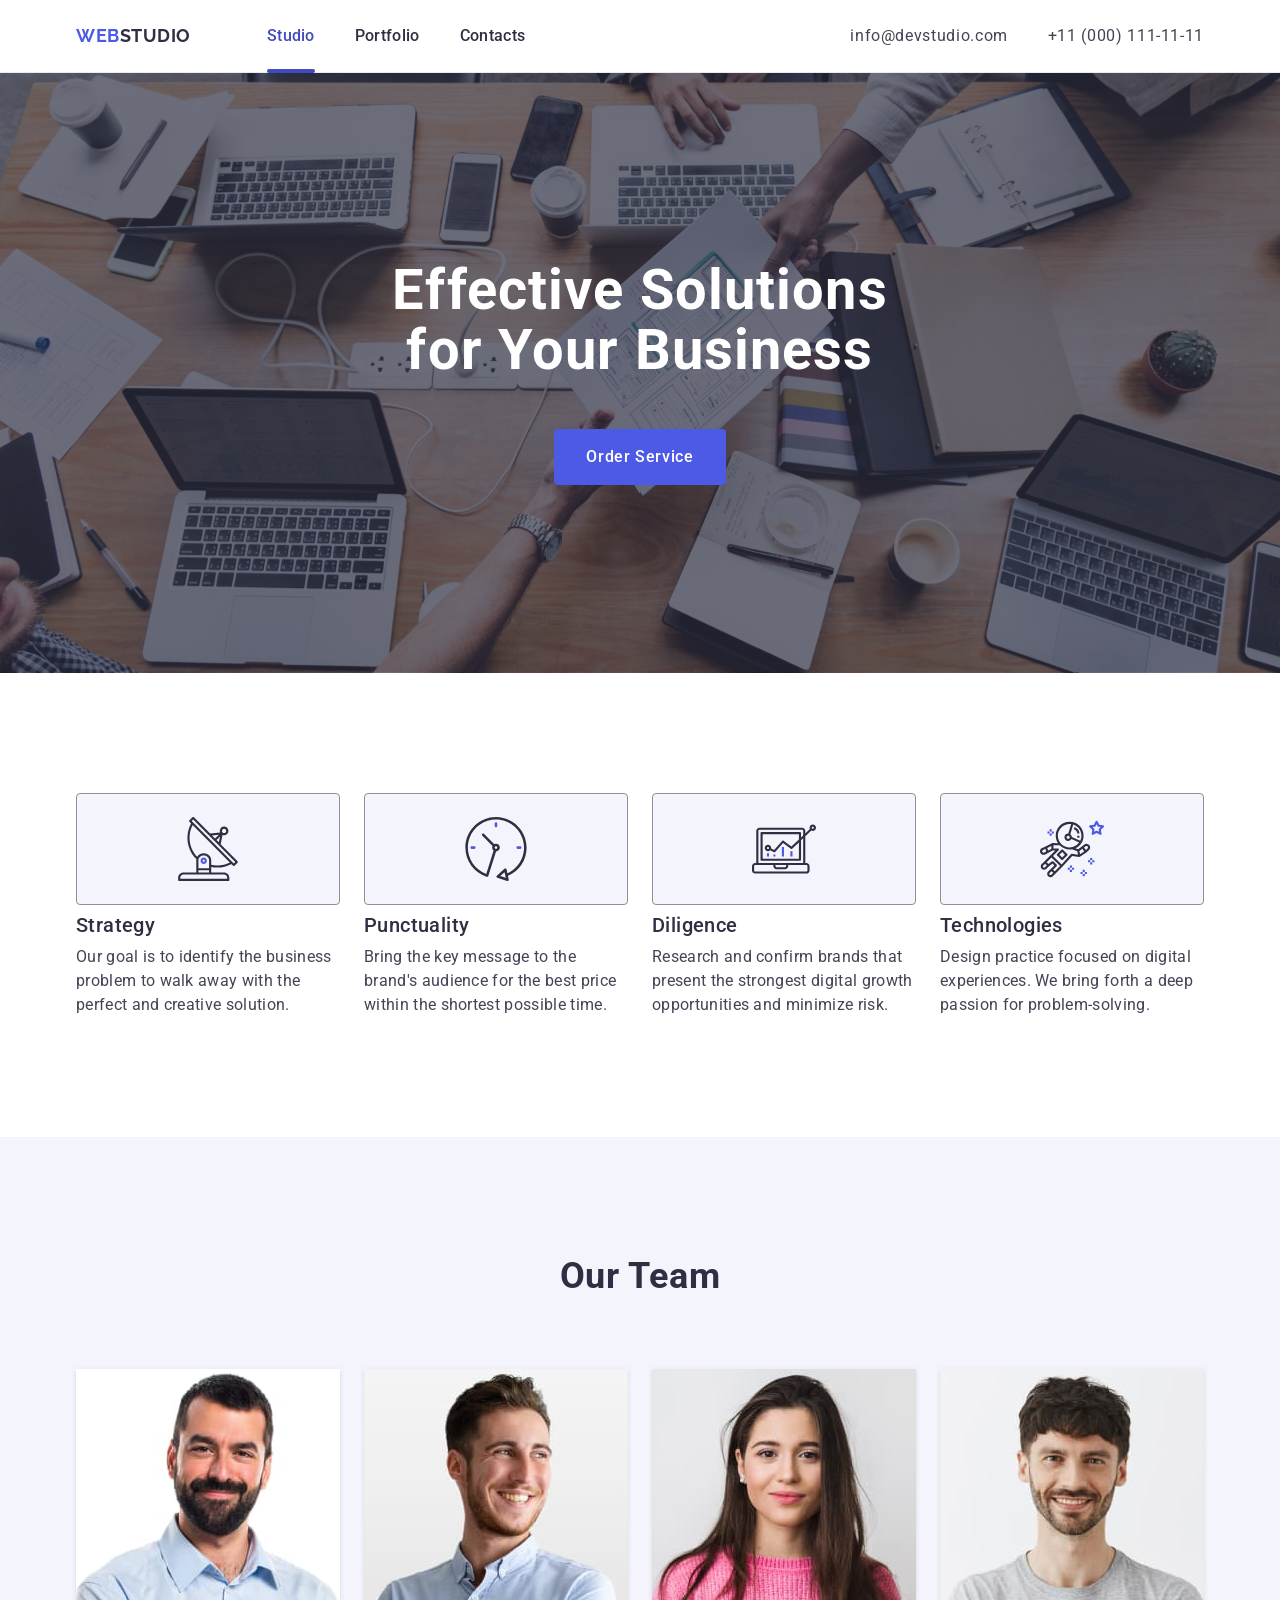
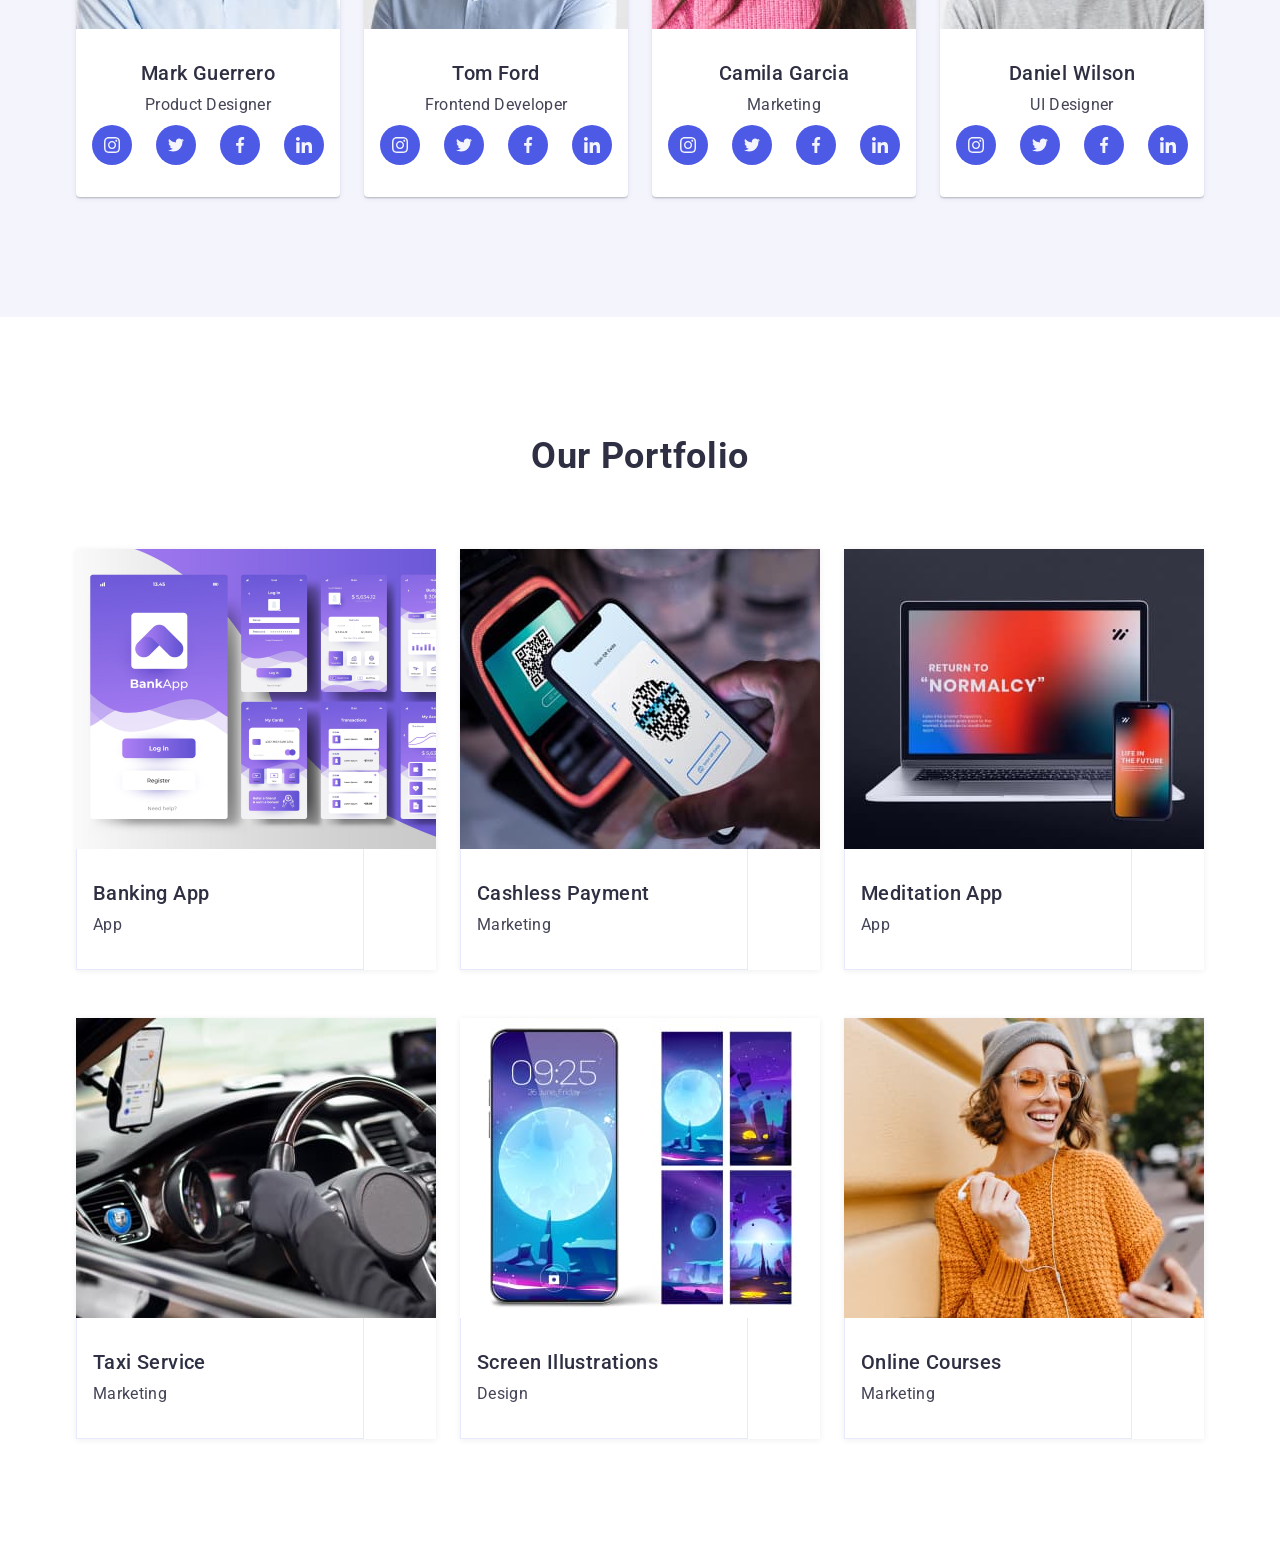
==== index.html @ 63858879 "section-portfolio" ====
<!DOCTYPE html>
<html lang="en">
<head>
    <meta charset="UTF-8">
    <meta name="viewport" content="width=device-width, initial-scale=1.0">
    <title>WebStudio</title>
    <link rel="preconnect" href="https://fonts.googleapis.com">
    <link rel="preconnect" href="https://fonts.gstatic.com" crossorigin>
    <link href="https://fonts.googleapis.com/css2?family=Raleway:wght@700&family=Roboto:wght@400;500;700&display=swap"
        rel="stylesheet">
        <link rel="stylesheet" href="https://cdnjs.cloudflare.com/ajax/libs/modern-normalize/2.0.0/modern-normalize.min.css">
    <link rel="stylesheet" href="./css/styles.css">
</head>
<body>
    <header class="header">
        <div class="container header-container">
        <nav class="navigation">
            <a class="logo" href="./index.html">Web<span class="logo-part">Studio</span></a>
            <ul class="nav-list">
                <li>
                    <a class="nav-link current" href="./index.html">Studio</a>
                </li>
                <li>
                    <a class="nav-link" href="">Portfolio</a>
                </li>
                <li>
                    <a class="nav-link" href="">Contacts</a>
                </li>
            </ul>
        </nav>
        <address class="address">
            <ul class="address-list">
                <li>
                    <a class="contact-link" href="mailto:info@devstudio.com">info@devstudio.com</a>
                </li>
                <li>
                    <a class="contact-link" href="tel:+110001111111">+11 (000) 111-11-11</a>
                </li>
            </ul>
        </address> 
        <button type="button" class="open-menu-btn">
            <svg class="icon-menu-btn" width="24" height="24">
                <use href="./images/icons.svg#icon-menu"></use>
            </svg>
        </button>
        </div>
    </header> 
    <main>
        <section class="hero hero-bgr ">
            <div class="container hero-wrap">
            <h1 class="title-hero">Effective Solutions  for Your Business</h1>
            <button class="button-hero" type="button" >Order Service</button>
            </div>
        </section> 
        <section class="our-adventages">
            <div class="container adventages-wrap">
            <h2 class="visually-hidden">Our Adventages</h2>
            <ul class="adventages-list">
                <li class="adventages-item">
                    <div class="icon-block">
                        <svg class="icon-adventages" width="64" height="64">
                            <use href="./images/icons.svg#icon-antenna"></use>
                        </svg>
                    </div>
                    <h3 class="subtitle-adventages">Strategy</h3>
                    <p class="text-adventages">Our goal is to identify the business
                       problem to walk away with the perfect and creative solution.
                    </p>
                </li>
                <li class="adventages-item">
                    <div class="icon-block">
                    <svg class="icon-adventages" width="64" height="64">
                        <use href="./images/icons.svg#icon-clock"></use>
                    </svg>
                </div>
                    <h3 class="subtitle-adventages">Punctuality</h3>
                    <p class="text-adventages">Bring the key message to the brand's audience for the best price within the shortest possible time.</p>
                </li>
                <li class="adventages-item">
                    <div class="icon-block">
                        <svg class="icon-adventages" width="64" height="64">
                            <use href="./images/icons.svg#icon-diagram"></use>
                        </svg>
                    </div>
                    <h3 class="subtitle-adventages">Diligence</h3>
                    <p class="text-adventages">Research and confirm brands that present the strongest digital growth opportunities and minimize risk.</p>
                </li>
                <li class="adventages-item">
                    <div class="icon-block">
                        <svg class="icon-adventages" width="64" height="64">
                            <use href="./images/icons.svg#icon-astronaut"></use>
                        </svg>
                    </div>
                    <h3 class="subtitle-adventages">Technologies</h3>
                    <p class="text-adventages">Design practice focused on digital experiences. We bring forth a deep passion for problem-solving.</p>
                </li>
            </ul>
            </div>
        </section> 
        <section class="section-team team-cont">
            <div class="container">
            <h2 class="title-team">Our Team</h2>
            <ul class="list-team">
                <li class="item-team"> 
                            <img srcset="./images/team-one@1x.jpg  1x , ./images/team-one@2x.jpg 2x"
                            class="team-photo" src="./images/team-one@1x.jpg" alt="Mark Guerrero">
                    <div class="text-team">
                    <h3 class="subtitle-team">Mark Guerrero</h3>
                    <p class="text-discription">Product Designer</p>
                    <ul class="icon-social-team">
                        <li class="icon-list-team">
                            <a class="icon-link-team" href=""  target="_blank" rel="noopener noreferrer nofolow">
                            <svg class="social-list" width="16" height="16">
                                <use href="./images/icons.svg#icon-instagram"></use>
                            </svg>
                            </a>
                        </li>
                        <li class="icon-list-team">
                            <a class="icon-link-team" href="" target="_blank" rel="noopener noreferrer nofolow">
                            <svg class="social-list" width="16" height="16">
                                <use href="./images/icons.svg#icon-twitter"></use>
                            </svg>
                            </a>
                        </li>
                        <li class="icon-list-team">
                            <a class="icon-link-team" href=""  target="_blank" rel="noopener noreferrer nofolow">
                            <svg class="social-list" width="16" height="16">
                                <use href="./images/icons.svg#icon-facebook"></use>
                            </svg>
                            </a>
                        </li>
                        <li class="icon-list-team">
                            <a class="icon-link-team" href=""  target="_blank" rel="noopener noreferrer nofolow">
                            <svg class="social-list" width="16" height="16">
                                <use href="./images/icons.svg#icon-linkedin"></use>
                            </svg>
                            </a>
                        </li>
                    </ul>
                    </div>
                </li>
                <li class="item-team">
                    <img  srcset="./images/team-two@1x.jpg 1x, ./images/team-two@2x.jpg 2x"
                    class="team-photo" src="/images/team-two@1x.jpg" alt="Tom Ford"  width="264" height="260">
                    <div class="text-team">
                    <h3 class="subtitle-team">Tom Ford</h3>
                    <p class="text-discription">Frontend Developer</p>
                    <ul class="icon-social-team">
                        <li class="icon-list-team">
                            <a class="icon-link-team" href="" target="_blank" rel="noopener noreferrer nofolow">
                                <svg class="social-list" width="16" height="16">
                                    <use href="./images/icons.svg#icon-instagram"></use>
                                </svg>
                            </a>
                        </li>
                        <li class="icon-list-team">
                            <a class="icon-link-team" href="" target="_blank" rel="noopener noreferrer nofolow">
                                <svg class="social-list" width="16" height="16">
                                    <use href="./images/icons.svg#icon-twitter"></use>
                                </svg>
                            </a>
                        </li>
                        <li class="icon-list-team">
                            <a class="icon-link-team" href="" target="_blank" rel="noopener noreferrer nofolow">
                                <svg class="social-list" width="16" height="16">
                                    <use href="./images/icons.svg#icon-facebook"></use>
                                </svg>
                            </a>
                        </li>
                        <li class="icon-list-team">
                            <a class="icon-link-team" href="" target="_blank" rel="noopener noreferrer nofolow">
                                <svg class="social-list" width="16" height="16">
                                    <use href="./images/icons.svg#icon-linkedin"></use>
                                </svg>
                            </a>
                        </li>
                    </ul>
                    </div>
                </li>
                <li class="item-team">
                    <img srcset="./images/team-three@1x.jpg 1x, ./images/team-three@2x.jpg 2x"
                    class="team-photo" src="./images/team-three@1x.jpg" alt="Camila Garcia"  width="264" height="260">
                    <div class="text-team">
                    <h3 class="subtitle-team">Camila Garcia</h3>
                    <p class="text-discription">Marketing</p>
                    <ul class="icon-social-team">
                        <li class="icon-list-team">
                            <a class="icon-link-team" href="" target="_blank" rel="noopener noreferrer nofolow">
                                <svg class="social-list" width="16" height="16">
                                    <use href="./images/icons.svg#icon-instagram"></use>
                                </svg>
                            </a>
                        </li>
                        <li class="icon-list-team">
                            <a class="icon-link-team" href="" target="_blank" rel="noopener noreferrer nofolow">
                                <svg class="social-list" width="16" height="16">
                                    <use href="./images/icons.svg#icon-twitter"></use>
                                </svg>
                            </a>
                        </li>
                        <li class="icon-list-team">
                            <a class="icon-link-team" href="" target="_blank" rel="noopener noreferrer nofolow">
                                <svg class="social-list" width="16" height="16">
                                    <use href="./images/icons.svg#icon-facebook"></use>
                                </svg>
                            </a>
                        </li>
                        <li class="icon-list-team">
                            <a class="icon-link-team" href="" target="_blank" rel="noopener noreferrer nofolow">
                                <svg class="social-list" width="16" height="16">
                                    <use href="./images/icons.svg#icon-linkedin"></use>
                                </svg>
                            </a>
                        </li>
                    </ul>
                    </div>
                </li>
                <li class="item-team">
                    <img srcset="./images/team-four@1x.jpg 1x, ./images/team-four@2x.jpg x2"
                    class="team-photo" src="./images/team-four@1x.jpg" alt="Daniel Wilson"  width="264" height="260"> 
                    <div class="text-team">
                    <h3 class="subtitle-team">Daniel Wilson</h3>
                    <p class="text-discription">UI Designer</p>
                    <ul class="icon-social-team">
                        <li class="icon-list-team">
                            <a class="icon-link-team" href="" target="_blank" rel="noopener noreferrer nofolow">
                                <svg class="social-list" width="16" height="16">
                                    <use href="./images/icons.svg#icon-instagram"></use>
                                </svg>
                            </a>
                        </li>
                        <li class="icon-list-team">
                            <a class="icon-link-team" href="" target="_blank" rel="noopener noreferrer nofolow">
                                <svg class="social-list" width="16" height="16">
                                    <use href="./images/icons.svg#icon-twitter"></use>
                                </svg>
                            </a>
                        </li>
                        <li class="icon-list-team">
                            <a class="icon-link-team" href="" target="_blank" rel="noopener noreferrer nofolow">
                                <svg class="social-list" width="16" height="16">
                                    <use href="./images/icons.svg#icon-facebook"></use>
                                </svg>
                            </a>
                        </li>
                        <li class="icon-list-team">
                            <a class="icon-link-team" href="" target="_blank" rel="noopener noreferrer nofolow">
                                <svg class="social-list" width="16" height="16">
                                    <use href="./images/icons.svg#icon-linkedin"></use>
                                </svg>
                            </a>
                        </li>
                    </ul>
                    </div>
                </li>
            </ul>
        </div>
        </section>
        <section class="section-portfolio">
            <div class="container">
            <h2 class="title-portfolio">Our Portfolio</h2>
            <ul class="card-portfolio">
                <li class="portfolio-item ">
                    <div class="portfolio-sguare">
                        <picture>
                            <source 
                            srcset="./images/portfolio-desc/portfolio-one-desc@1x.jpg 1x,
                                    ./images/portfolio-desc/portfolio-one-desc@2x.jpg 2x" 
                             media="(min-width: 1158px)"/>
                             <source 
                            srcset="./images/portfolio-tab/portfolio-one-tab@1x.jpg 1x,
                                    ./images/portfolio-tab/portfolio-one-tab@2x.jpg 2x" 
                                    media="(min-width: 768px)"/>
                            <source
                             srcset="./images/portfolio-mob/portfolio-one-mob@1x.jpg 1x,
                                     ./images/portfolio-mob/portfolio-one-mob@2x.jpg 2x"
                                     media="(max-width: 767px)"/>
                                    <img class="photo-portfolio"
                                     src="./images/portfolio-mob/portfolio-one-mob@1x.jpg" 
                                    alt="Bank app">
                        </picture>  
                      <p class="text-desc-portfilio"> 
                        14 Stylish and User-Friendly App Design Concepts · Task Manager App · Calorie Tracker App · Exotic Fruit Ecommerce App ·
                        Cloud Storage App
                     </p>
                    </div>
                    <div class="text-portfolio">
                    <h3 class="subtitle-portfolio">Banking App</h3>
                    <p class="desc-portfolio">App</p>
                    </div>
                </li>
                <li class="portfolio-item">
                    <div class="portfolio-sguare">
                      <picture>
                        <source
                        srcset="./images/portfolio-desc/portfolio-two-desc@1x.jpg 1x,
                                ./images/portfolio-desc/portfolio-two-desc@2x.jpg 2x"
                                media="(min-width: 1158px)"/>
                        <source
                        srcset="./images/portfolio-tab/portfolio-two-tab@1x.jpg 1x,
                                ./images/portfolio-tab/portfolio-two-tab@2x.jpg 2x"
                                media="(min-width: 768px)"/>
                        <source
                        srcset="./images/portfolio-mob/portfolio-two-mob@1x.jpg 1x,
                                ./images/portfolio-mob/portfolio-two-mob@2x.jpg 2x"
                                media="(max-width: 767px)"> 
                        <img class="photo-portfolio" 
                        src="./images/portfolio-mob/portfolio-two-mob@1x.jpg" 
                        alt="Payment">
                      </picture>  
                        <p class="text-desc-portfilio">
                            14 Stylish and User-Friendly App Design Concepts · Task Manager App · Calorie Tracker App · Exotic Fruit Ecommerce App ·
                            Cloud Storage App
                        </p>
                    </div>
                    <div class="text-portfolio">
                    <h3 class="subtitle-portfolio">Cashless Payment</h3>
                    <p class="desc-portfolio">Marketing</p>
                    </div>
                </li>
                <li class="portfolio-item">
                    <div class="portfolio-sguare">
                        <picture>
                            <source
                            srcset="./images/portfolio-desc/portfolio-three-desc@1x.jpg 1x,
                                    ./images/portfolio-desc/portfolio-three-desc@2x.jpg 2x"
                                    media="(min-width: 1158px)"/>
                            <source
                            srcset="./images/portfolio-tab/portfolio-three-tab@1x.jpg 1x,
                                    ./images/portfolio-tab/portfolio-three-tab@2x.jpg 2x"
                                    media="(min-width: 768px)"/>
                            <source
                            srcset="./images/portfolio-mob/portfolio-three-mob@1x.jpg 1x,
                                    ./images/portfolio-mob/portfolio-three-mob@2x.jpg 2x"
                                    media="(max-width: 767px)"/> 
                            <img class="photo-portfolio" 
                            src="./images/portfolio-mob/portfolio-three-mob@1x.jpg"
                            alt="Laptop app">
                        </picture>
                        <p class="text-desc-portfilio"> 
                            14 Stylish and User-Friendly App Design Concepts · Task Manager App · Calorie Tracker App · Exotic Fruit Ecommerce App ·
                            Cloud Storage App
                        </p>
                    </div>
                    <div class="text-portfolio">
                    <h3 class="subtitle-portfolio">Meditation App</h3>
                    <p class="desc-portfolio">App</p>
                    </div>
                </li>
                <li class="portfolio-item">
                    <div class="portfolio-sguare">
                        <picture>
                            <source
                            srcset="./images/portfolio-desc/portfolio-four-desc@1x.jpg 1x,
                                    ./images/portfolio-desc/portfolio-four-desc@2x.jpg 2x"
                                    media="(min-width: 1158px)"/>
                            <source
                            srcset="./images/portfolio-tab/portfolio-four-tab@1x.jpg 1x,
                                    ./images/portfolio-tab/portfolio-four-tab@2x.jpg 2x"
                                    media="(min-width: 768px)"/>
                             <source
                             srcset="./images/portfolio-mob/portfolio-four-mob@1x.jpg 1x,
                                     ./images/portfolio-mob/portfolio-four-mob@2x.jpg 2x"
                                    media="(max-width: 767px)"/>
                            <img class="photo-portfolio" 
                            src="./images/portfolio-mob/portfolio-four-mob@1x.jpg" 
                            alt="Taxi service">
                        </picture>
                        <p class="text-desc-portfilio">
                            14 Stylish and User-Friendly App Design Concepts · Task Manager App · Calorie Tracker App · Exotic Fruit Ecommerce App ·
                            Cloud Storage App
                        </p>
                  </div>
                    <div class="text-portfolio">
                    <h3 class="subtitle-portfolio">Taxi Service</h3>
                    <p class="desc-portfolio">Marketing</p>
                    </div>
                </li>
                <li class="portfolio-item">
                    <div class="portfolio-sguare">
                        <picture>
                            <source
                            srcset="./images/portfolio-desc/portfolio-five-desc@1x.jpg 1x,
                                    ./images/portfolio-desc/portfolio-five-desc@2x.jpg 2x"
                                    media="(min-width: 1158px)"/>
                            <source
                            srcset="./images/portfolio-tab/portfolio-five-tab@1x.jpg 1x,
                                    ./images/portfolio-tab/portfolio-five-tab@2x.jpg 2x"
                                    media="(min-width: 768px)"/>  
                            <source
                            srcset="./images/portfolio-mob/portfolio-five-mob@1x.jpg 1x,
                                    ./images/portfolio-mob/portfolio-five-mob@2x.jpg 2x"
                                    media="(max-width: 767px)"/>
                            <img class="photo-portfolio" 
                            src="./images/portfolio-mob/portfolio-five-mob@1x.jpg" 
                            alt="Screen Illustrations">
                        </picture>
                        <p class="text-desc-portfilio"> 
                            14 Stylish and User-Friendly App Design Concepts · Task Manager App · Calorie Tracker App · Exotic Fruit Ecommerce App ·
                            Cloud Storage App
                        </p>
                    </div>
                    <div class="text-portfolio">
                    <h3 class="subtitle-portfolio">Screen Illustrations</h3>
                    <p class="desc-portfolio">Design</p>
                    </div>
                </li>
                <li class="portfolio-item">
                    <div class="portfolio-sguare">
                        <picture>
                            <source
                            srcset="./images/portfolio-desc/portfolio-six-desc@1x.jpg 1x,
                                    ./images/portfolio-desc/portfolio-six-desc@2x.jpg 2x"
                                    media="(min-width: 1158px)"/>
                            <source
                            srcset="./images/portfolio-tab/portfolio-six-tab@1x.jpg 1x,
                                    ./images/portfolio-tab/portfolio-six-tab@2x.jpg 2x"
                                    media="(min-width: 768px)"/>
                            <source
                            srcset="./images/portfolio-mob/portfolio-six-mob@1x.jpg 1x,
                                    ./images/portfolio-mob/portfolio-six-mob@2x.jpg 2x"
                                    media="(max-width: 767px)"/> 
                            <img class="photo-portfolio" 
                            src="./images//portfolio-mob/portfolio-six-mob@1x.jpg" 
                            alt="Online Courses">
                        </picture>
                        <p class="text-desc-portfilio"> 
                            14 Stylish and User-Friendly App Design Concepts · Task Manager App · Calorie Tracker App · Exotic Fruit Ecommerce App ·
                            Cloud Storage App
                        </p>
                    </div>
                    <div class="text-portfolio">
                    <h3 class="subtitle-portfolio">Online Courses</h3>
                    <p class="desc-portfolio">Marketing</p>
                    </div>
                </li>
            </ul>
            </div>
    </main> 
    <!--
    <footer class="footer">
        <div class="container footer-wrap">
            <div class="logo-box">
        <a class="logo-footer" href="./index.html">Web<span class="logo-second">Studio</span></a>
        <p class="text-footer"> Increase the flow of customers and sales for your business with digital marketing & growth solutions.</p>
       </div>
        <div class="social-link-media">
            <p class="title-footer">Social media</p>
            <ul class="item-footer">
                <li class="footer-list">
                    <a class="icon-link-footer" href="" target="_blank" rel="noopener noreferrer nofolow">
                        <svg class="social-list-footer" width="24" height="24">
                            <use href="./images/icons.svg#icon-instagram"></use>
                        </svg>
                    </a>
                </li>
                <li class="footer-list">
                    <a class="icon-link-footer" href="" target="_blank" rel="noopener noreferrer nofolow">
                        <svg class="social-list-footer" width="24" height="24">
                            <use href="./images/icons.svg#icon-twitter"></use>
                        </svg>
                    </a>
                </li>
                <li class="footer-list">
                    <a class="icon-link-footer" href="" target="_blank" rel="noopener noreferrer nofolow">
                        <svg class="social-list-footer" width="24" height="24">
                            <use href="./images/icons.svg#icon-facebook"></use>
                        </svg>
                    </a>
                </li>
                <li class="footer-list">
                    <a class="icon-link-footer" href="" target="_blank" rel="noopener noreferrer nofolow">
                        <svg class="social-list-footer" width="24" height="24">
                            <use href="./images/icons.svg#icon-linkedin"></use>
                        </svg>
                    </a>
                </li>
            </ul>
        </div>
        <div class="box-subscribe">
            <p class="footer-subscribe">Subscribe</p>
            <form class="footer-form">
            <label class="footer-label">
                <input type="email" name="footer-email" placeholder="E-mail" class=footer-inpyt>
            </label>
            <button type="submit"  class="btn-footer">Subscribe
                <svg class="footer-icon" width="24" height="24">
                    <use href="./images/icons.svg#icon-send"></use>
                </svg>
            </button>
        </form>
        </div>
        </div>
    </footer> -->
    <!--
    <div class="backdrop">
        <div class="modal">
            <button type="button" class="modal-close">
                <svg class="modal-close-svg" width="8" height="8">
                    <use href="./images/icons.svg#icon-close"></use>
                </svg>
            </button>
            <p class="title-modal">Leave your contacts and we will call you back</p>
            <form class="modal-form">
                <div class="modal-field">
                    <label for="user-name" class="text-label">Name</label>
                    <div class="modal-input-wrap">
                        <input type="text" 
                        name="user-name" 
                        class="modal-input" 
                        id="user-name">
                        <svg class="icon-modal" width="18" height="24">
                            <use href="./images/icons.svg#icon-person"></use>
                        </svg>
                    </div>
                 </div>
                 <div class="modal-field">
                        <label for="user-phone" class="text-label">Phone</label>
                        <div  class="modal-input-wrap">
                       <input 
                        type="tel"
                        name="user-phone" 
                        class="modal-input"
                        id="user-phone">
                        <svg class="icon-modal" width="18" height="24">
                            <use href="./images/icons.svg#icon-phone"></use>
                        </svg>
                    </div>
                  </div>
                  <div class="modal-field">
                   <label for="user-email" class="text-label">Email</label>
                   <div  class="modal-input-wrap">
                   <input type="email"
                   name="user-email"
                   class="modal-input"
                   id="user-email">
                <svg class="icon-modal" width="18" height="24">
                    <use href="./images/icons.svg#icon-email"></use>
                </svg>
               </div>
                </div>
                <div class="box-textarea">
                    <label for="user-comment" class="text-label">Comment</label>
                    <textarea 
                    name="user-comment" 
                    rows="10" 
                    cols="30" 
                    placeholder="Text input"
                    class="modal-input-text"
                    id="user-comment"></textarea>
                </div>
                    <div class="modal-checkbox">
                    <input type="checkbox"
                    name="user-privacy" 
                    id="user-privacy" 
                    value="true"
                    class="modal-check visually-hidden "
                    required/>
                    <label for="user-privacy" class="check-text"><span class="check-box-span">
                        <svg class="modal-check-icon" width="10" height="8">
                            <use href="./images/icons.svg#icon-vector"></use>
                        </svg>
                    </span>
                    I accept the terms and conditions of the <a href="" class="check-link"> Privacy Policy</a></label>
                </div> 
            <button type="submit" class="modal-send-btn">Send</button>
         </form>
        </div>
    </div> -->
</body>
</html>
---- css/styles.css ----
:root{
    --icon-back-color: #f4f4fd;
    --color-btn: #4D5AE5;
    --color-hover-focus: #404bbf;
    --color-white: #ffffff;
  }
  
  
  
  body {
   font-family: "Roboto", sans-serif;
   color: #434455;
   background-color: var(--color-white);
   }

   h1,
   h2,
   h3,
   h4,
   h5,
   h6,
   p {
     margin: 0;
   }



   a {
    text-decoration: none;
   }

   ul, ol {
    list-style: none;
    padding-left: 0;
    margin: 0;
   }

   img {
    display: block;
    max-width: 100%;
    height: auto;
   }

   address{
    font-style: normal;
   }

    .visually-hidden {
    position: absolute;
    width: 1px;
    height: 1px;
    margin: -1px;
    border: 0;
    padding: 0;
    white-space: nowrap;
    clip-path: inset(100%);
    clip: rect(0 0 0 0);
    overflow: hidden;
   }


   .container {
    max-width: 320px;
    padding: 0 16px;
    margin: 0 auto;
   }

   @media screen and (min-width: 768px) 
   {
    .container{
      max-width: 768px;
    }
   }

   @media screen and (min-width: 1158px)
    {
    .container{
     max-width: 1158px;
     padding: 0 15px;
     margin: 0 auto;
    }
   }

   /* ---header---*/
   .header-container{
    display: flex;
    align-items: center;
    justify-content: space-between;
    }

    .navigation{
      display: flex;
      align-items: center;
    }
  
    .header{
      border-bottom: 1px solid #e7e9fc;
      box-shadow: 0px 2px 1px rgba(46, 47, 66, 0.08),
        0px 1px 1px rgba(46, 47, 66, 0.16),
        0px 1px 6px rgba(46, 47, 66, 0.08);
    }
  
    .logo{
    color: var(--color-btn) ;
    font-family: Raleway, sans-serif;
    font-size: 18px;
    font-weight: 700;
    line-height: 1.17;
    letter-spacing: 0.03em;
    text-transform: uppercase;
   /* margin-right: 76px; */
    padding: 17px 0;
    }

   .nav-list{
    display: none;
    }

    .address {
    display: none;
    }

    .logo-part {
    color: #2E2F42;
    }

  .open-menu-btn {
   padding: 0;
   line-height: 0;
   background-color: transparent;
   cursor: pointer;
   border: none;
  }

   /* section-hero*/
    .hero {
      max-width: 320px;
      background-image: linear-gradient(rgba(46, 47, 66, 0.7), rgba(46, 47, 66, 0.7)), url(../images/mobil.jpg);
      background-repeat: no-repeat;
      background-position: center;
      background-size: cover;
    background-color: #2E2F42;
    padding: 72px 52px 72px 52px;
    margin: auto;
    }
       
    .hero-wrap{
    display: flex;
    flex-direction: column;
    align-items: center;

    }

    .title-hero {
    font-weight: 700;
    font-size: 36px;
    line-height: 1.11;
    letter-spacing: 0.02em;
    text-align: center;
    color: var(--color-white);
    margin-bottom: 72px;
    max-width: 216px;
    
    }

    .button-hero {
    font-weight: 500; 
    font-size: 16px; 
    line-height: 1.5;
    letter-spacing: 0.04em;
    color: var(--color-white);
    background: var(--color-btn); 
    border-radius: 4px;
    border: none;
    cursor: pointer;
    padding: 16px 32px; 
    min-width: 169px;
    transition: background-color 250ms cubic-bezier(0.4, 0, 0.2, 1);
    }

    .button-hero:hover,
    .button-hero:focus{
    background-color: var(--color-hover-focus);
   }

    /* section-adventages */
    .our-adventages{
    padding-top: 96px;
    padding-bottom: 96px;
    }

    .adventages-list {
    display: flex;
    flex-wrap: wrap;
    gap: 74px;
    }
    
   .icon-block{
     display: none;
   }

   .adventages-item{
    width: 288px;
    }

   .subtitle-adventages {
   font-family: "Roboto", sans-serif;
   font-weight: 700;
   font-size: 36px;
   line-height: 1.11;
   letter-spacing: 0.02em;
   text-align: center;
   margin-bottom: 8px;
   color: #2e2f42;
    }

   .text-adventages {
   font-weight: 500;
   font-size: 16px;
   line-height: 1.5;
   letter-spacing: 0.02em;
   color: #434455;
   }



   /* section-team*/
   .section-team {
    background-color: var(--icon-back-color);
    padding-top: 96px;
    padding-bottom: 96px;
    text-align: center;
   }
    
   .list-team {
    display: flex;
   flex-wrap: wrap;
   align-items: center;
   gap: 72px;
   }
    
   .item-team {
    max-width: 264px;
    background-color: var(--color-white);
    border-radius: 0px 0px 4px 4px;
    box-shadow: 0 2px 1px 0 rgba(46, 47, 66, 0.08), 0 1px 1px 0 rgba(46, 47, 66, 0.16), 0 1px 6px 0 rgba(46, 47, 66, 0.08);
   }
    
    .team-photo {
     object-fit: cover;
    }
    
   .text-team {
   padding-top: 32px;
   padding-bottom: 32px;
   align-items: center;
   }
    
   .title-team {
   font-weight: 700;
   font-size: 36px;
   line-height: 1.11;
   letter-spacing: 0.02em;
   text-align: center;
   text-transform: capitalize;
   color: #2e2f42;
   margin-bottom: 72px;
   }
    
   .subtitle-team {
   font-weight: 500;
   font-size: 20px;
   line-height: 1.2;
   letter-spacing: 0.02em;
   color: #2e2f42;
   text-align: center;
   margin-bottom: 8px;
   }
    
   .text-discription {
    font-size: 16px;
    line-height: 1.5;
    letter-spacing: 0.02em;
    margin-bottom: 8px;
   }
    
   .icon-social-team {
   display: flex;
   align-items: center;
   justify-content: center;
   flex-direction: row;
   gap: 24px;
   }
     
   .social-list {
   fill: var(--icon-back-color);
   }
    
  .icon-link-team {
   width: 40px;
   height: 40px;
   background-color: var(--color-btn);
   border-radius: 50%;
   display: flex;
   align-items: center;
   justify-content: center;
   transition: background-color 250ms cubic-bezier(0.4, 0, 0.2, 1);
   }
    
   .icon-link-team:hover,
   .icon-link-team:focus {
    background-color: var(--color-hover-focus);
   }

   /* section-portfolio */

   .section-portfolio{
    padding-top: 96px;
    padding-bottom: 96px;
   }

   .title-portfolio {
    font-weight: 700;
    font-size: 36px;
    line-height: 1.11;
    letter-spacing: 0.02em;
    text-align: center;
    color: #2e2f42;
    margin-bottom: 72px;
   }

   .card-portfolio{
    display: flex;
    flex-direction: column;
    gap: 48px;
    flex-wrap: wrap;
    /*
   

   column-gap: 24px;
   row-gap: 48px;
   border-bottom: 0;
    box-shadow: 250ms cubic-bezier(0.4, 0, 0.2, 1);
    */
   }


    .portfolio-item {
    width: 288px;
    box-shadow: 0 1px 6px 0 rgba(46, 47, 66, 0.08);
    /*
    transition: box-shadow 250ms cubic-bezier(0.4, 0, 0.2, 1);
    */
    }
   
    /*
   .portfolio-sguare{
    position: relative;
    overflow: hidden;
    transform: translateY(0%);
    
   }
    */
   .portfolio-item:hover{
    box-shadow: 0px 1px 6px rgba(46, 47, 66, 0.08),
    0px 1px 1px rgba(46, 47, 66, 0.16),
    0px 2px 1px rgba(46, 47, 66, 0.08);
   } 
    /*
   .portfolio-item:hover .text-desc-portfilio{
    transform: translateY(0%);
   } 
   */
  
    .text-desc-portfilio{
      display: none;
      /*
    position: absolute;
    top: 0;
    height: 100%;
    width: 100%;
    font-weight: 400;
    font-size: 16px;
    line-height: 1.5;
    letter-spacing: 0.02em;
    color:var(--icon-back-color);
    padding: 40px 32px;
    background-color: var(--color-btn);
    transform: translateY(100%);
    transition: transform 250ms cubic-bezier(0.4, 0, 0.2, 1);
    */
   } 
    
   .text-portfolio{
    width: 288px;
    padding: 32px 16px;
    border-bottom: 1px solid #e7e9fc;
    border-left: 1px solid #e7e9fc;
    border-right: 1px solid #e7e9fc;
   }

   .subtitle-portfolio {
    font-weight: 500;
    font-size: 20px;
    line-height: 1.2;
    letter-spacing: 0.02em;
    color: #2e2f42;
    margin-bottom: 8px;
   }

   .desc-portfolio {
    font-weight: 400;
    font-size: 16px;
    line-height: 1.5;
    letter-spacing: 0.02em;
    color: #434455;
   }

  
   /* footer */

    .footer-wrap{
     display: flex;
    align-items: baseline;
    }

   .footer {
   padding-top: 100px;
   padding-bottom: 100px;
   background-color: #2e2f42;
   }


   .logo-footer {
    font-family: "Raleway", sans-serif;
    font-weight: 700;
    font-size: 18px;
    line-height: 1.17;
    letter-spacing: 0.03em;
    text-transform: uppercase;
    color: var(--color-btn);
    display: inline-block;
      margin-bottom: 16px;
   }

   .logo-second{
   color: var(--icon-back-color);
   }

    .text-footer{
    font-weight: 400;
    font-size: 16px;
    line-height: 1.5;
    letter-spacing: 0.02em;
    color: var(--icon-back-color);
    width: 264px;
   }
  
   .logo-box{
   margin-right: 120px;
   }

   .social-link-media {
   width: 208px;
   height: 80px;
   margin-right: 80px;
   }

   .title-footer{
    font-weight: 500;
    font-size: 16px;
    line-height: 1.5;
    letter-spacing: 0.02em;
    color: var(--color-white);
    margin-bottom: 16px;
   }
  
   .item-footer {
    width: 208px;
    height: 40px;
    gap: 16px;
    display: flex;
   }
  
   .footer-list {
    width: 40px;
    height: 40px;
   }

  
   .icon-link-footer {
    display: flex;
    align-items: center;
    justify-content: center;
    width: 100%;
    height: 100%;
    background-color: var(--color-btn);
    border-radius: 50%;
    fill: white;
    transition: background-color 250ms cubic-bezier(0.4, 0, 0.2, 1);
   }
  
   .social-list-footer{
    fill:var(--icon-back-color);
   }

    .icon-link-footer:hover,
    .icon-link-footer:focus
    {
    background-color: #31D0AA;
   }
  
   .box-subscribe{
    display: flex;
    align-items: flex-start;
    justify-content: left;
    flex-direction: column;
    margin-right: auto;
   }

   .footer-form{
    display: flex;
    gap: 24px;
   }


   .footer-subscribe {
    font-weight: 500;
    font-size: 16px;
    line-height: 1.5;
    letter-spacing: 0.02em;
    color: var(--color-white);
    margin-bottom: 16px;
   }

   

   .footer-inpyt {
    border: 1px solid var(--color-white);
    border-radius: 4px;
    width: 264px;
    height: 40px;
    box-shadow: 0 4px 4px 0 rgba(0, 0, 0, 0.15);
    background-color: transparent;
    font-size: 12px;
    line-height: 2;
    color: var(--color-white);
    letter-spacing: 0.04em;
    padding: 8px 0px 8px 16px;
   }

   .footer-inpyt::placeholder{
    font-weight: 400;
    font-size: 12px;
    line-height: 2;
    letter-spacing: 0.04em;
    color: var(--color-white);
   }

   .btn-footer {
    border-radius: 4px;
    padding: 8px 24px 8px 24px;
    min-width: 165px;
    height: 40px;
    background: var(--color-btn);
    font-weight: 500;
    font-size: 16px;
    line-height: 1.5;
    letter-spacing: 0.04em;
    text-align: center;
    color: var(--color-white);
    cursor: pointer;
    border: none;
    display: flex;
    align-items: center;
    justify-content: center;
    transition: background-color 250ms cubic-bezier(0.4, 0, 0.2, 1);
   }

   .btn-footer:hover{
     background-color: var(--color-hover-focus);
   }

   .footer-icon {
    fill: var(--color-white);
    margin-left: 16px;
   }

   /* modal */

   .backdrop{
    position: fixed;
    top: 0;
    width: 100%;
    height: 100%;
    opacity: 0;
    visibility: hidden;
    pointer-events: none;
    background: rgba(46, 47, 66, 0.4);
     transition: opacity 250ms cubic-bezier(0.4, 0, 0.2, 1), visibility 250ms cubic-bezier(0.4, 0, 0.2, 1);
   }

   .is-open{
    opacity: 1;
    visibility: visible;
    pointer-events: auto;
   }

   .modal{
    position: absolute;
    top: 50%;
    left: 50%;
    border-radius: 4px;
    width: 408px;
    min-height: 584px;
    padding: 24px;
    background-color: #fcfcfc;
    transform: translate(-50%, -50%);
    padding-top: 72px;
    box-shadow: 0px 1px 1px rgba(0, 0, 0, 0.14),
    0px 1px 3px rgba(0, 0, 0, 0.12),
    0px 2px 1px rgba(0, 0, 0, 0.2);
    transition: transform 250ms cubic-bezier(0.4, 0, 0.2, 1);
   }
 
   .modal-close{
    position: absolute;
    top: 24px;
    right: 24px;
    border-radius: 50%;
    fill: #2e2e2e;
    stroke-width: 1px;
    border: none;
    width: 24px;
    height: 24px;
    display: flex;
    align-items: center;
    justify-content: center;
    background-color: #e7e9fc;
    border-color: #e7e9fc;
    border: 1px solid rgba(0, 0, 0, 0.1);
    padding: 0;
    cursor: pointer;
    transition: background-color 250ms cubic-bezier(0.4, 0, 0.2, 1), border 250ms cubic-bezier(0.4, 0, 0.2, 1);
    }

   .modal-close:hover{
    border-radius: 100%;
    border: none;
    background-color: var(--color-hover-focus);
    fill: var(--color-white);
   }

   .modal-close:focus{
    background-color: var(--color-hover-focus);
    border: none;
    fill: var(--color-white);
   }

   .modal-close-svg{
    transition: fill 250ms cubic-bezier(0.4, 0, 0.2, 1);
   }

   .modal-close-svg:hover,
   .modal-close-svg:focus{
   fill: var(--color-white);
   }

   .title-modal{
    font-family: "Roboto", sans-serif;
    font-weight: 500;
    font-size: 16px;
    line-height: 1.5;
    letter-spacing: 0.02em;
    color: #2e2f42;
    max-width: 360px;
    display: flex;
    align-items: center;
    justify-content: center;
    margin-bottom: 16px;
    text-align: center;
    margin-bottom: 16px;
   }

   .modal-input{
    width: 100%;
    height: 40px;
    border: 1px solid rgba(46, 47, 66, 0.4);
    border-radius: 4px;
    background-color: transparent;
    outline: transparent;
    padding-left: 38px;
    transition: border-color 250ms cubic-bezier(0.4, 0, 0.2, 1);
   }

   .modal-input:focus{
   border-color: var(--color-btn);
   }

   .modal-input:focus + .icon-modal {
    fill: var(--color-btn);
   }

   .modal-field{
   margin-bottom: 8px;
   }

   .text-label{
    font-weight: 400;
    font-size: 12px;
    line-height: 1.17;
    letter-spacing: 0.04em;
    color: #8e8f99;
    display: block;
    margin-bottom: 4px;
   }

   .icon-modal{
    position: absolute;
    fill: #2e2f42;
    top: 50%;
    left: 16px;
    transform: translateY(-50%);
    transition: fill 250ms cubic-bezier(0.4, 0, 0.2, 1);
   }

   .modal-input-wrap{
    position: relative;
    margin-bottom: 8px;
   }


   .modal-input-text{
    width: 100%;
    border: 1px solid rgba(46, 47, 66, 0.4);
    border-radius: 4px;
    height: 120px;
    font-size: 12px;
    line-height: 1.17;
    letter-spacing: 0.04em;
    color: rgba(46, 47, 66, 0.4);
    background-color: transparent;
    outline: transparent;
    padding: 8px 16px;
    resize: none;
    transition: border-color 250ms cubic-bezier(0.4, 0, 0.2, 1);
   }

   .modal-input-text:focus{
   border-color: var(--color-btn);
   }


   .box-textarea{
   margin-bottom: 16px;
   }

   .check-text{
    font-weight: 400;
    font-size: 12px;
    line-height: 1.17;
    letter-spacing: 0.04em;
    color: #8e8f99;
    min-width: 388px;
    display: flex;
    align-items: center;
   }

    .modal-checkbox {
     margin-bottom: 24px;
    }


    .check-box-span{
    display: inline-flex;
    align-items: center;
    justify-content: center;
    width: 16px;
    height: 16px;
    border: 1px solid rgba(46, 47, 66, 0.4);
    border-radius: 2px;
    fill: transparent;
    position: relative;
    margin-right: 8px;
    transition: background-color 250ms cubic-bezier(0.4, 0, 0.2, 1),
    border 250ms cubic-bezier(0.4, 0, 0.2, 1), 
    fill 250ms cubic-bezier(0.4, 0, 0.2, 1);
   } 

    .check-link {
    font-weight: 400;
    line-height: 1.33;
    text-decoration: underline;
    text-decoration-skip-ink: none;
    color: var(--color-btn);
    margin: 2px;
   }


    .modal-check:checked + .check-text span {
    background-color: var(--color-hover-focus);
    border: none;
    fill: var(--icon-back-color);
    }

    .modal-check-icon{
    position: absolute;
    top: 50%;
    left: 50%;
    transform: translate(-50%, -50%);
    } 

   .modal-send-btn{
    font-weight: 500;
    font-size: 16px;
    line-height: 1.5;
    letter-spacing: 0.04em;
    color: var(--color-white);
    box-shadow: 0 4px 4px 0 rgba(0, 0, 0, 0.15);
    background-color: var(--color-btn);
    border-radius: 4px;
    border: none;
    text-align: center;
    cursor: pointer;
    padding: 16px 32px;
    min-width: 169px;
    display: block;
    align-items: end;
    margin: 0 auto;
    transition: background-color 250ms cubic-bezier(0.4, 0, 0.2, 1);
    }

   .modal-send-btn:hover,
   .modal-send-btn:focus{
   box-shadow: 0 4px 4px 0 rgba(0, 0, 0, 0.15);
   background-color: var(--color-hover-focus);
   }
  

    /* Laptop */
   @media screen and (min-width: 768px) {

   .open-menu-btn {
   display: none;
   }
    
   .logo {
    margin-right: 120px;
   }
    
   .nav-list {
   display: flex;
   gap: 40px;
   }
    
   .nav-link {
    color: #2E2F42;
    font-size: 16px;
    font-weight: 500;
    line-height: 1.5;
    letter-spacing: 0.02em;
    padding: 24px 0;
    display: block;
    transition: color 250ms cubic-bezier(0.4, 0, 0.2, 1);
   }
    
   .current::after {
    content: "";
    position: absolute;
    left: 0;
    bottom: -1px;
    background-color: var(--color-hover-focus);
    border-radius: 2px;
    height: 4px;
    width: 100%;
   }
    
   .current {
    position: relative;
    color: var(--color-hover-focus);
   }
    
    .nav-link:hover,
    .nav-link:focus {
    color: var(--color-hover-focus);
    }
    
   .address {
   display: block;
   }
    
   .address-list {
   display: flex;
   flex-direction: column;
   gap: 12px;
   }
    
  .contact-link {
   color: #434455;
   font-size: 12px;
   line-height: 1.16;
   letter-spacing: 0.04em;
   transition: color 250ms cubic-bezier(0.4, 0, 0.2, 1);
   }
    
   .contact-link:hover,
   .contact-link:focus {
    color: var(--color-hover-focus);
   }
    
   /* section-hero */

  .hero{
    max-width: 768px;
    background-image: linear-gradient(rgba(46, 47, 66, 0.7), rgba(46, 47, 66, 0.7)), url(../images/laptop.jpg);
    padding: 112px 136px 112px 136px;
  }
     
   .title-hero {
    font-size: 56px;
    line-height: 1.07;
    margin-bottom: 36px;
    min-width: 496px;
   }
    
   /* section-adventages */
   .adventages-list{
    display: flex;
    justify-content: space-between;
    align-items: center;
    gap: 72px 24px;

   }

   .adventages-item {
    width: 356px;
    width: calc((100% - 24 * 3) / 2);
   }
    
   .subtitle-adventages {
    display: flex;
    align-content: flex-start;
   }
    
   /*  section-Our Team */
    .section-team .team-cont{
    width: 584px;
    }

   .list-team{
    flex-wrap: wrap;
    justify-content: center;
    gap: 24px;
    row-gap: 64px;
   }

   .item-team {
    width: 264px;
    height: 428px;
    width: calc((100% - 24px) / 2);
   }
    /* Section-Portfolio */
    
   .card-portfolio {
    display: flex;
    flex-direction: row;
    column-gap: 24px;
    row-gap: 72px;
    border-bottom: 0;
    }

   .portfolio-item {
    width: 356px;
    width: calc((100% - 24px ) / 2);
    }

  }


    /* Desktop*/
   @media screen and (min-width: 1158px) {
   .logo {
   margin-right: 76px;
   }
    
   .address-list {
   flex-direction: row;
   gap: 40px;
   }
    
   .contact-link {
   font-size: 16px;
   line-height: 1.5;
   letter-spacing: 0.04em;
   }
    
   /*section-hero */
    .hero{
    max-width: 1440px;
    background-image: linear-gradient(rgba(46, 47, 66, 0.7), rgba(46, 47, 66, 0.7)), url(../images/people-office.jpg);
    padding-top: 188px;
    padding-bottom: 188px;
    }
  
   .title-hero {
    margin-bottom: 48px;
  }
  
   /* section-adventages */
   .our-adventages{
    padding-top: 120px;
    padding-bottom: 120px;
   }

   .adventages-item {
    max-width: 264px;
    width: calc((100% - 24px * 2) / 2);
   }
  
   .icon-block {
    border: 1px solid #8e8f99;
    border-radius: 4px;
    width: 264px;
    height: 112px;
    background: var(--icon-back-color);
    display: flex;
    align-items: center;
    justify-content: center;
    margin-bottom: 8px;
   }
  
   .subtitle-adventages {
    font-weight: 500;
    font-size: 20px;
    line-height: 1.2;
   }
  
   .text-adventages {
    font-weight: 400;
   }

   /* section-Our Team */

    .section-team{
    padding-top: 120px;
    padding-bottom: 120px;
    }

    .list-team {
    flex-direction: row;
    gap: 24px;
    }

   .item-team {
    width: calc((100% - 24px * 3) / 4);
   } 

    /* Section Portfolio */
    .section-portfolio {
    padding-top: 120px;
    padding-bottom: 120px;
    }

    .title-portfolio{
      text-transform: capitalize;
    }

    .card-portfolio {
      flex-wrap: wrap;
      column-gap: 24px;
      row-gap: 48px;
      border-bottom: 0;
      box-shadow: 250ms cubic-bezier(0.4, 0, 0.2, 1);
    }

    .portfolio-item{
    width: 360px;
    width: calc((100% - 24px * 2) / 3);
    transition: box-shadow 250ms cubic-bezier(0.4, 0, 0.2, 1);
    }
   
   .portfolio-sguare {
   position: relative;
   overflow: hidden;
   transform: translateY(0%);
   }
    
     .portfolio-item:hover {
       box-shadow: 0px 1px 6px rgba(46, 47, 66, 0.08),
         0px 1px 1px rgba(46, 47, 66, 0.16),
         0px 2px 1px rgba(46, 47, 66, 0.08);
     }
        
    .portfolio-item:hover .text-desc-portfilio{
    transform: translateY(0%);
    } 

   .text-desc-portfilio {
   position: absolute;
   top: 0;
   height: 100%;
   width: 100%;
   font-weight: 400;
   font-size: 16px;
   line-height: 1.5;
   letter-spacing: 0.02em;
   color:var(--icon-back-color);
   padding: 40px 32px;
   background-color: var(--color-btn);
   transform: translateY(100%);
   transition: transform 250ms cubic-bezier(0.4, 0, 0.2, 1);
   }

   }
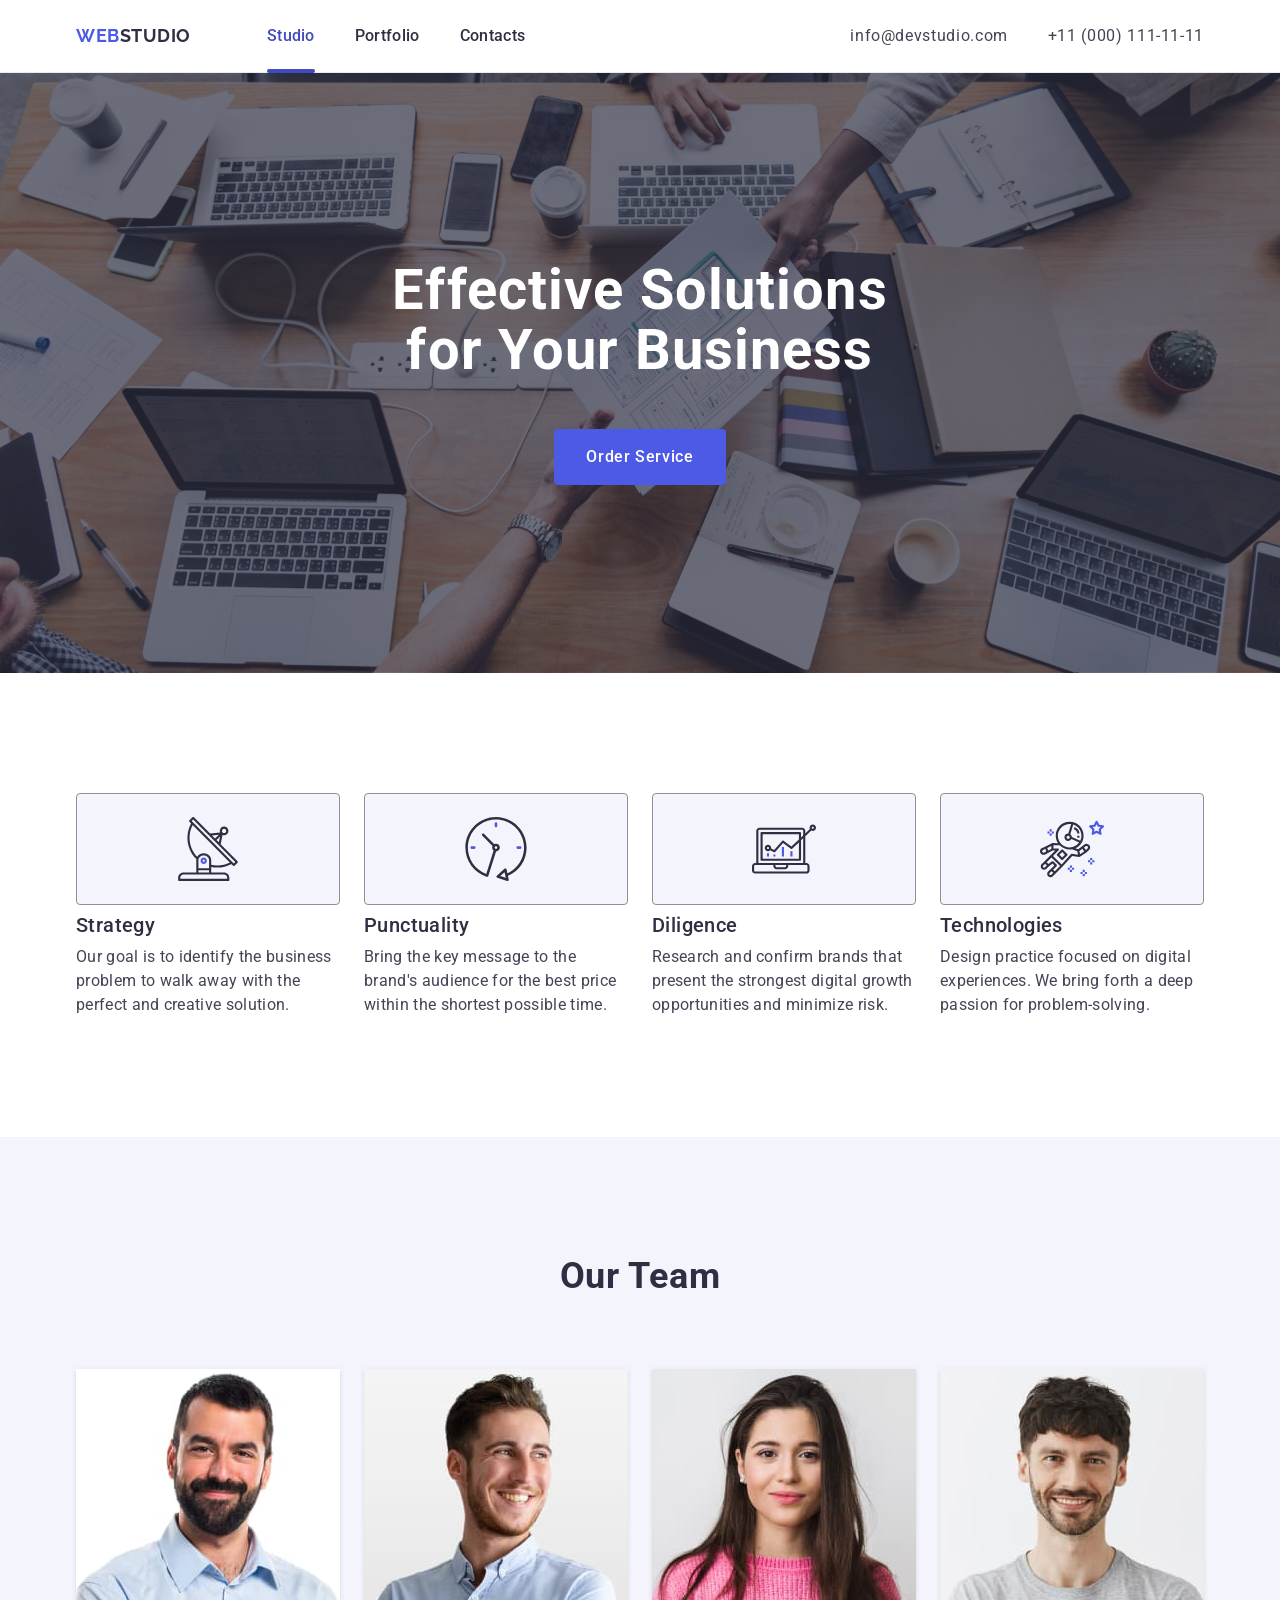
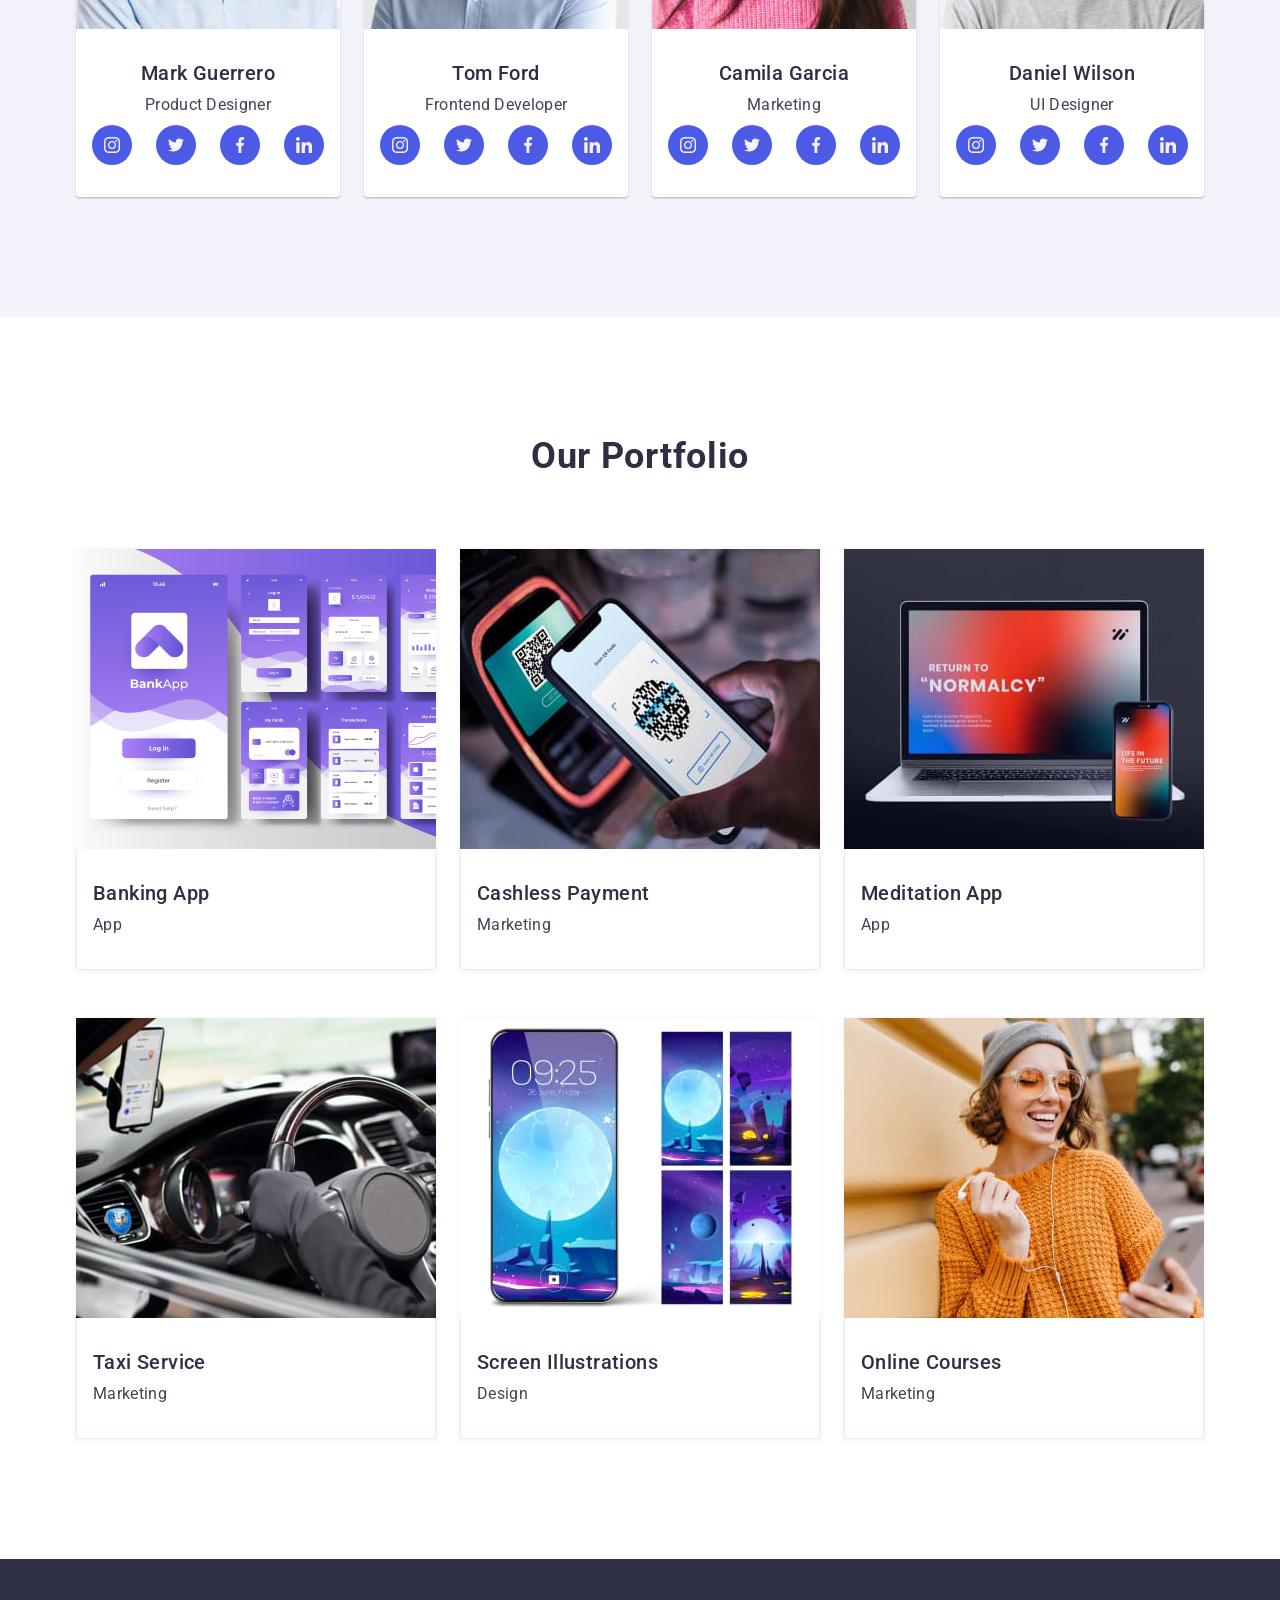
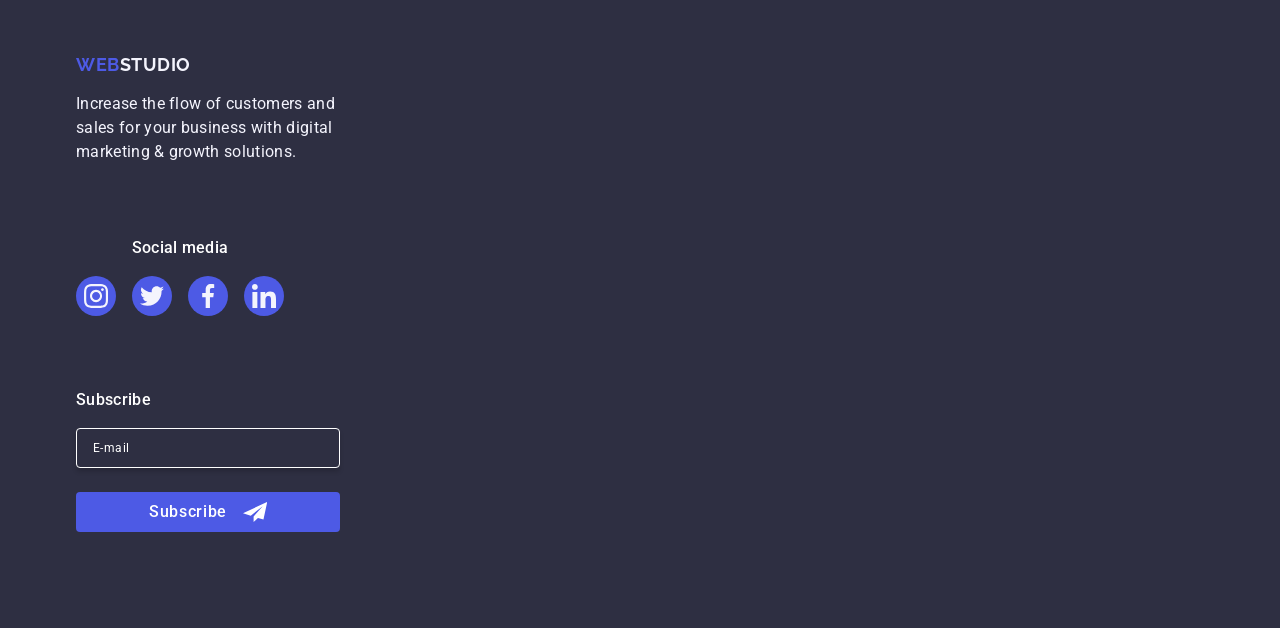
==== commit 06f13603: "footer" ====
--- a/index.html
+++ b/index.html
@@ -437,7 +437,6 @@
             </ul>
             </div>
     </main> 
-    <!--
     <footer class="footer">
         <div class="container footer-wrap">
             <div class="logo-box">
@@ -491,8 +490,7 @@
         </form>
         </div>
         </div>
-    </footer> -->
-    <!--
+    </footer> 
     <div class="backdrop">
         <div class="modal">
             <button type="button" class="modal-close">
@@ -566,6 +564,6 @@
             <button type="submit" class="modal-send-btn">Send</button>
          </form>
         </div>
-    </div> -->
+    </div> 
 </body>
 </html>
--- a/css/styles.css
+++ b/css/styles.css
@@ -353,14 +353,15 @@
     */
     }
    
+    
     /*
-   .portfolio-sguare{
+    .portfolio-sguare {
     position: relative;
     overflow: hidden;
     transform: translateY(0%);
-    
-   }
     */
+   }
+    
    .portfolio-item:hover{
     box-shadow: 0px 1px 6px rgba(46, 47, 66, 0.08),
     0px 1px 1px rgba(46, 47, 66, 0.16),
@@ -372,7 +373,9 @@
    } 
    */
   
-    .text-desc-portfilio{
+  
+    
+    .text-desc-portfilio {
       display: none;
       /*
     position: absolute;
@@ -392,7 +395,7 @@
    } 
     
    .text-portfolio{
-    width: 288px;
+    width: 100%;
     padding: 32px 16px;
     border-bottom: 1px solid #e7e9fc;
     border-left: 1px solid #e7e9fc;
@@ -418,16 +421,21 @@
 
   
    /* footer */
-
+     /*
     .footer-wrap{
      display: flex;
     align-items: baseline;
     }
+    */
 
    .footer {
+   background-color: #2e2f42;
+   padding-top: 96px;
+    padding-bottom: 96px;
+   /*
    padding-top: 100px;
    padding-bottom: 100px;
-   background-color: #2e2f42;
+   */
    }
 
 
@@ -435,12 +443,16 @@
     font-family: "Raleway", sans-serif;
     font-weight: 700;
     font-size: 18px;
-    line-height: 1.17;
+    line-height: 1.16;
     letter-spacing: 0.03em;
     text-transform: uppercase;
     color: var(--color-btn);
+    margin-bottom: 16px;
     display: inline-block;
-      margin-bottom: 16px;
+    /*
+    line-height: 1.17;
+    display: inline-block;
+    */
    }
 
    .logo-second{
@@ -457,13 +469,19 @@
    }
   
    .logo-box{
+    margin-bottom: 72px;
+    /*
    margin-right: 120px;
+   */
    }
 
    .social-link-media {
    width: 208px;
    height: 80px;
+   margin-bottom: 72px;
+   /*
    margin-right: 80px;
+   */
    }
 
    .title-footer{
@@ -473,6 +491,7 @@
     letter-spacing: 0.02em;
     color: var(--color-white);
     margin-bottom: 16px;
+    text-align: center;
    }
   
    .item-footer {
@@ -520,6 +539,8 @@
 
    .footer-form{
     display: flex;
+    flex-direction: column;
+    
     gap: 24px;
    }
 
@@ -974,6 +995,11 @@
     width: calc((100% - 24px ) / 2);
     }
 
+
+    /* footer */
+
+
+
   }
 
 
@@ -1079,7 +1105,7 @@
     transition: box-shadow 250ms cubic-bezier(0.4, 0, 0.2, 1);
     }
    
-   .portfolio-sguare {
+   .portfolio-sguare{
    position: relative;
    overflow: hidden;
    transform: translateY(0%);
@@ -1095,7 +1121,8 @@
     transform: translateY(0%);
     } 
 
-   .text-desc-portfilio {
+   .text-desc-portfilio{
+    display: initial;
    position: absolute;
    top: 0;
    height: 100%;
@@ -1111,4 +1138,8 @@
    transition: transform 250ms cubic-bezier(0.4, 0, 0.2, 1);
    }
 
+
+   /* footer */
+
+
    }
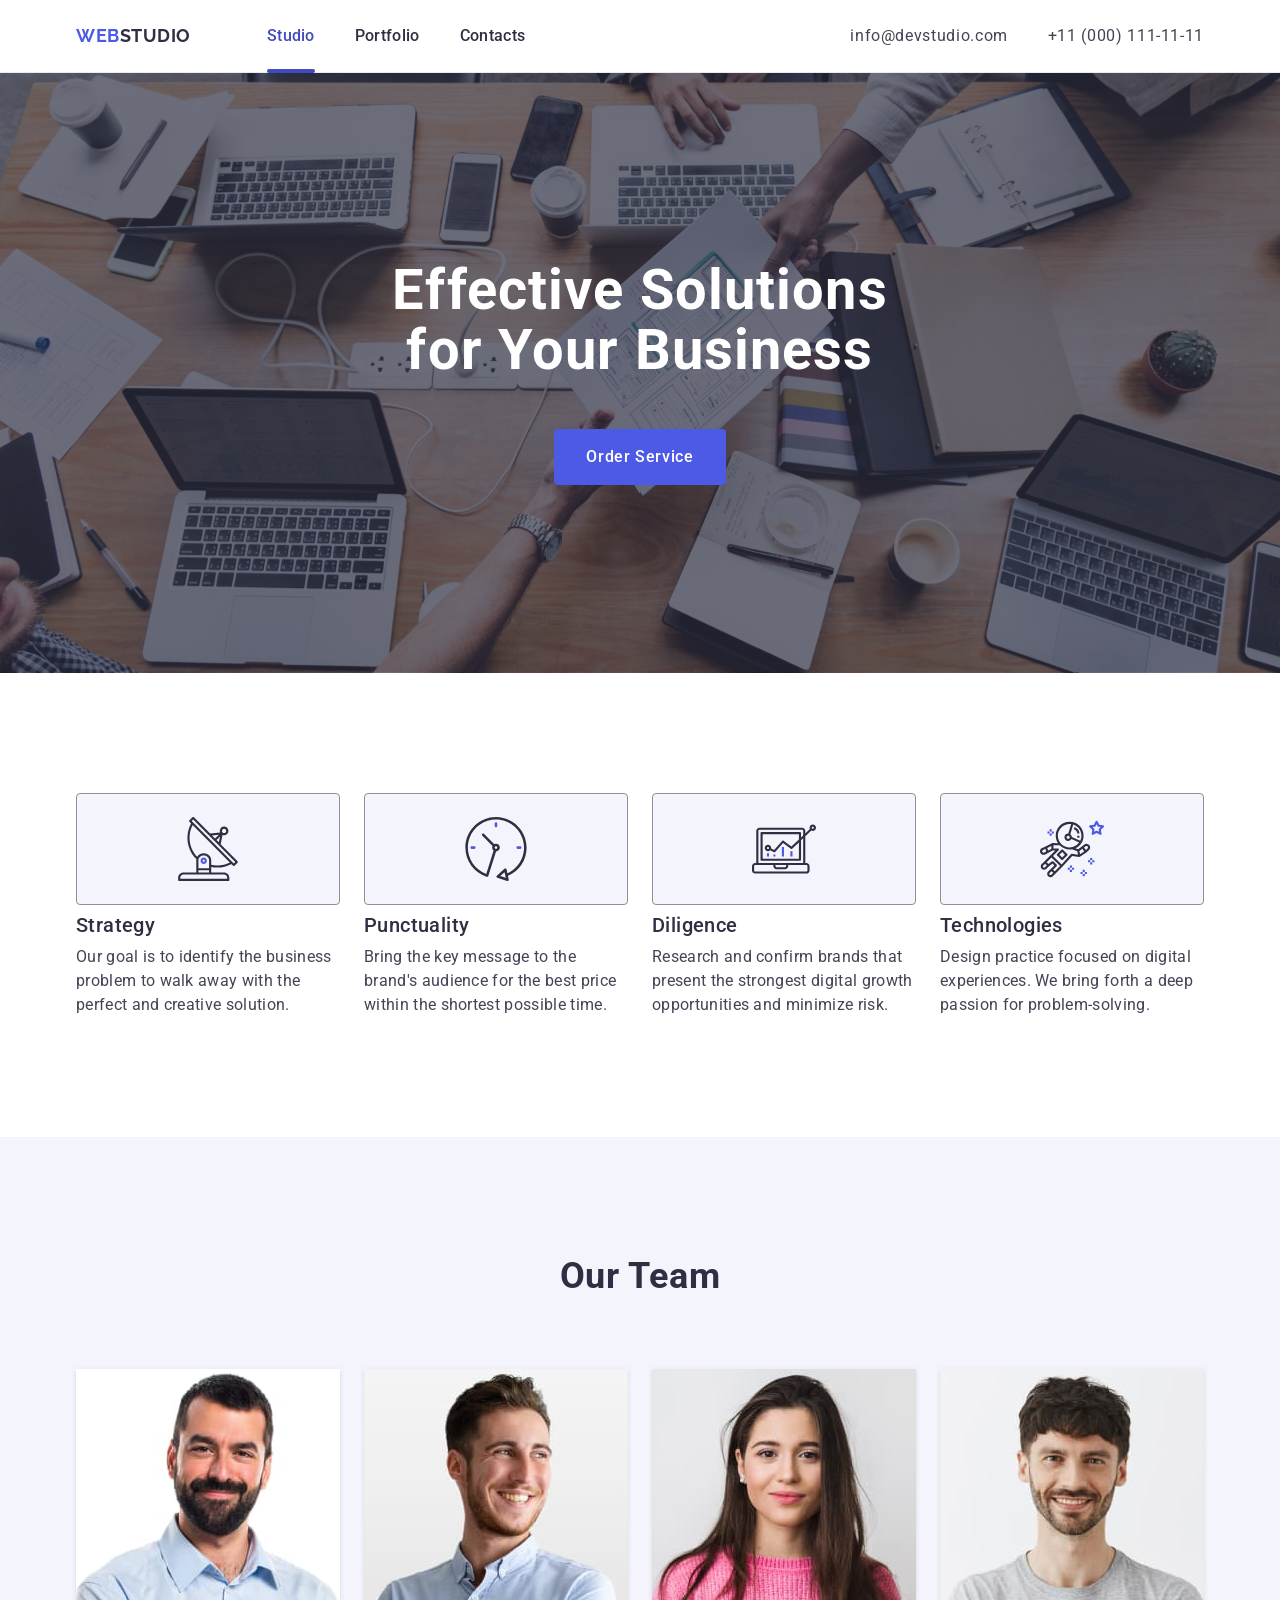
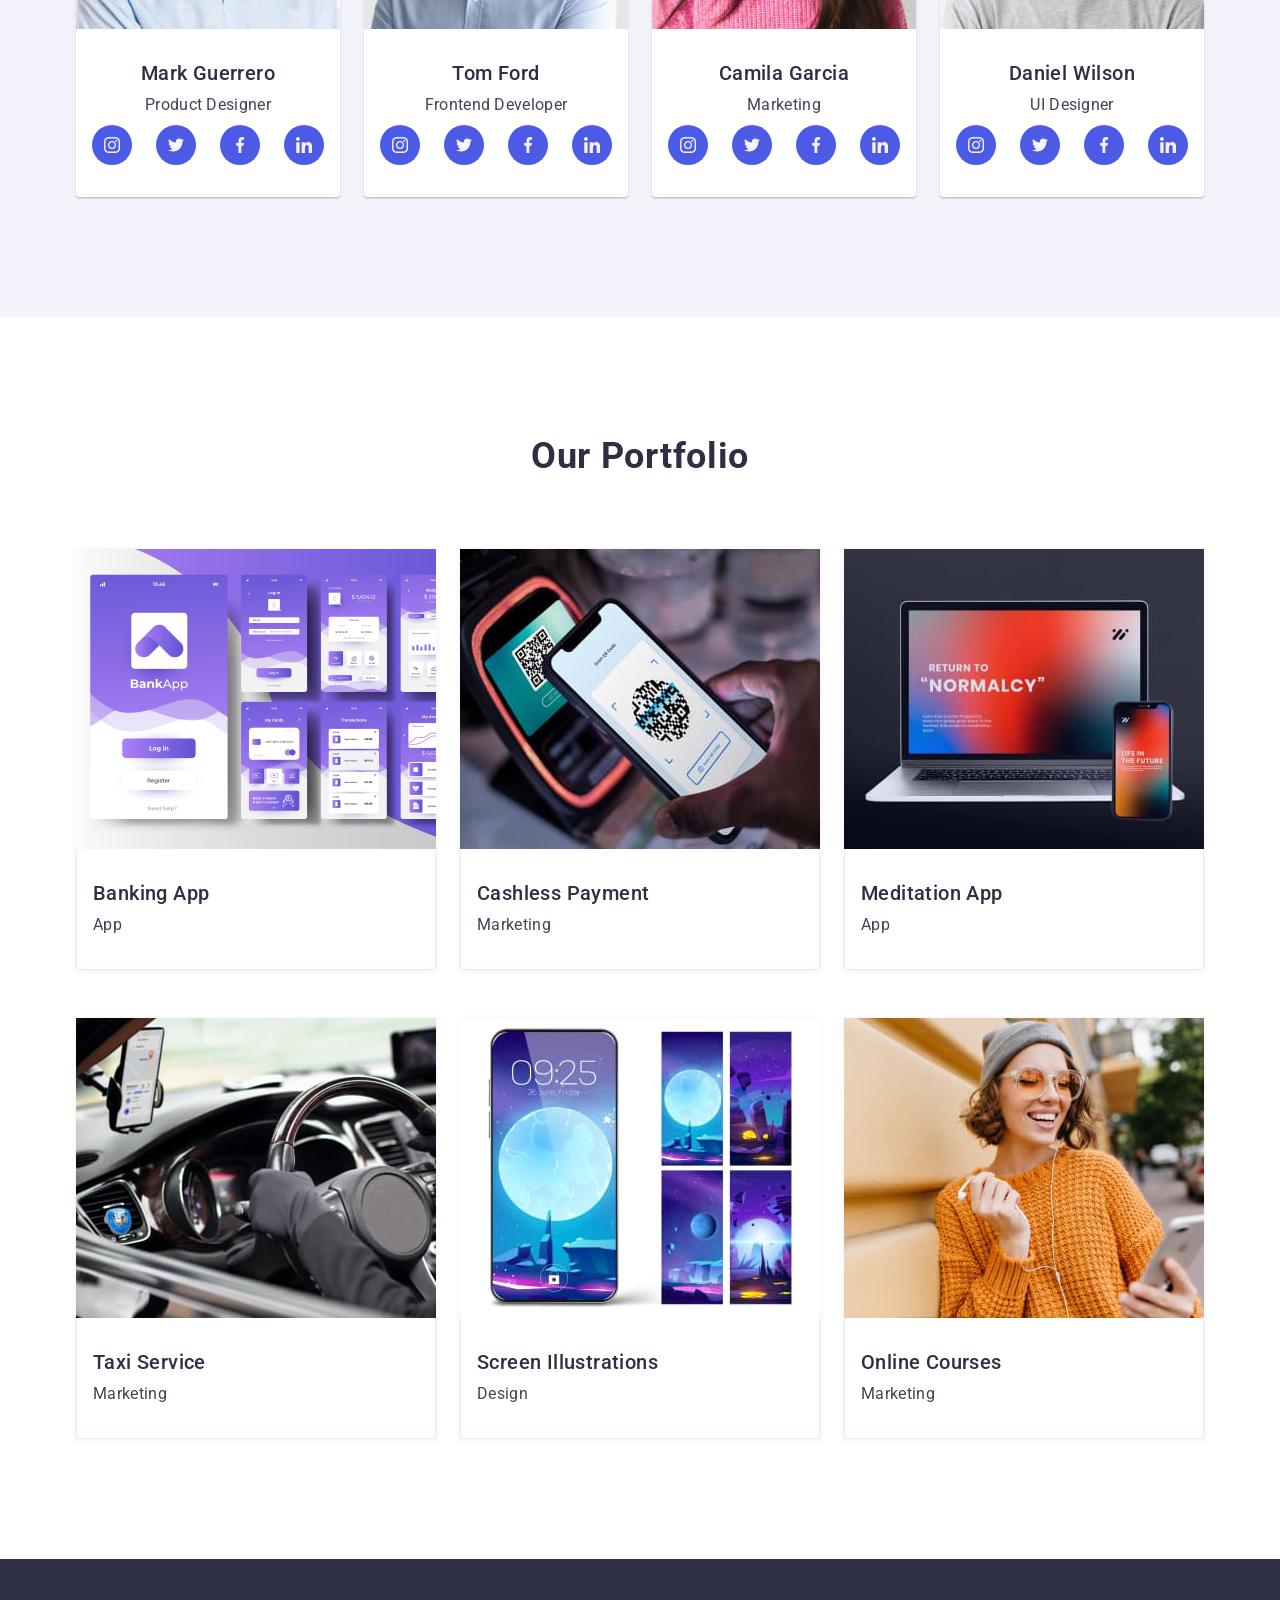
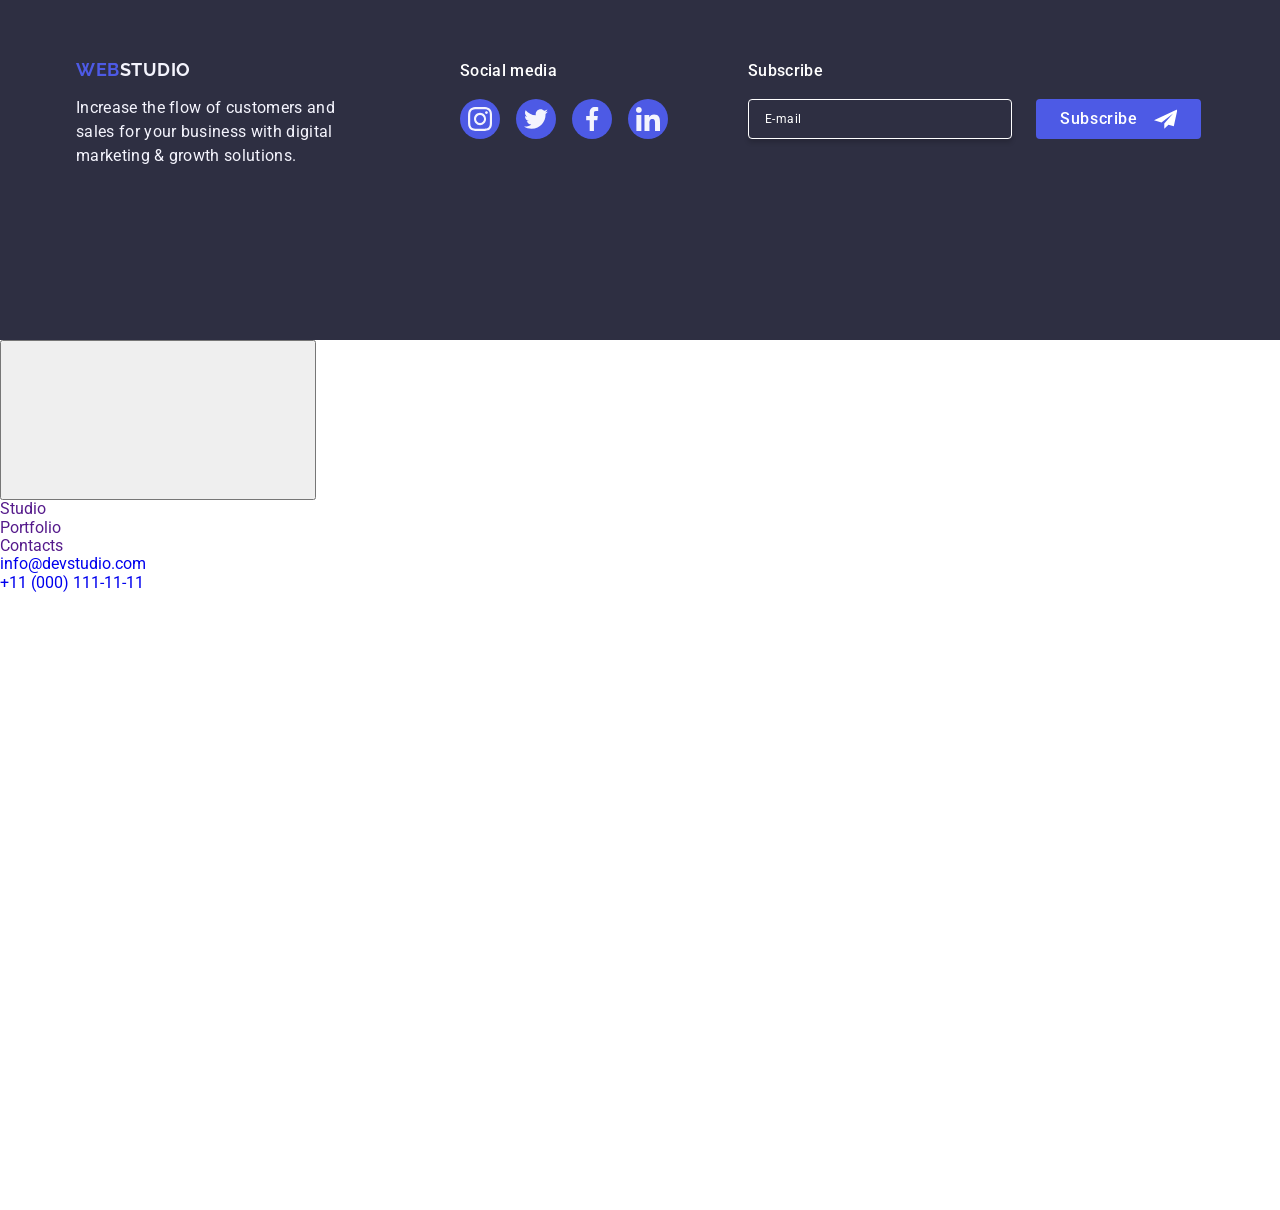
==== commit dcc8e30a: "start-mob-menu" ====
--- a/index.html
+++ b/index.html
@@ -547,22 +547,84 @@
                     class="modal-input-text"
                     id="user-comment"></textarea>
                 </div>
-                    <div class="modal-checkbox">
-                    <input type="checkbox"
-                    name="user-privacy" 
-                    id="user-privacy" 
-                    value="true"
-                    class="modal-check visually-hidden "
-                    required/>
+                <div class="modal-checkbox">
+                    <input type="checkbox" name="user-privacy" id="user-privacy" value="true" class="modal-check visually-hidden "
+                    required />
                     <label for="user-privacy" class="check-text"><span class="check-box-span">
-                        <svg class="modal-check-icon" width="10" height="8">
-                            <use href="./images/icons.svg#icon-vector"></use>
-                        </svg>
-                    </span>
-                    I accept the terms and conditions of the <a href="" class="check-link"> Privacy Policy</a></label>
-                </div> 
-            <button type="submit" class="modal-send-btn">Send</button>
-         </form>
+                    <svg class="modal-check-icon" width="10" height="8">
+                        <use href="./images/icons.svg#icon-vector"></use>
+                    </svg>
+                   </span>
+                   I accept the terms and conditions of the
+                     <a href="" class="check-link"> Privacy Policy</a>
+                    </label>
+                    </div>
+                    <button type="submit" class="modal-send-btn">Send</button>
+            </form>
+        </div>
+    </div>
+    <div class="mobile-menu">
+        <button type="button" class="mob-menu-btn">
+            <svg class="mob-icon">
+                <use></use>
+            </svg>
+        </button>
+        <div class="box-menu-nav">
+            <nav class="mob-menu-nav">
+                <ul class="menu-nav-list">
+                    <li class="menu-nav-item">
+                        <a class="mob-link-nav" href="">Studio</a>
+                    </li>
+                    <li class="menu-nav-item">
+                        <a class="mob-link-nav" href="">Portfolio</a>
+                    </li>
+                    <li class="menu-nav-item">
+                        <a class="mob-link-nav" href="">Contacts</a>
+                    </li>
+                </ul>
+            </nav>
+        </div>
+        <div class="mab-nenu-contact">
+            <address class="mob-menu-address">
+                <ul class="mob-address-list">
+                    <li class="mob-address-item">
+                        <a class="mob-address-link" href="mailto:info@devstudio.com">info@devstudio.com</a>
+                    </li>
+                    <li class="mob-address-item">
+                        <a class="mob-address-link" href="tel:+110001111111">+11 (000) 111-11-11</a>
+                    </li>
+                </ul>
+            </address>
+            <ul class="mob-list-icon">
+                <li class="mob-item-icon">
+                    <a class="mob-link-icon" href="">
+                        <svg class="mob-icon-social">
+                            <use></use>
+                        </svg>
+                    </a>
+                </li>
+                <li class="mob-item-icon">
+                    <a class="mob-link-icon" href="">
+                        <svg class="mob-icon-social">
+                            <use></use>
+                        </svg>
+                    </a>
+                </li>
+                <li class="mob-item-icon">
+                    <a class="mob-link-icon" href="">
+                        <svg class="mob-icon-social">
+                            <use></use>
+                        </svg>
+                    </a>
+                </li>
+                <li class="mob-item-icon">
+                    <a class="mob-link-icon" href="">
+                        <svg class="mob-icon-social">
+                            <use></use>
+                        </svg>
+                    </a>
+                </li>
+            </ul>
         </div>
     </div> 
 </body>
--- a/css/styles.css
+++ b/css/styles.css
@@ -421,17 +421,24 @@
 
   
    /* footer */
+
+   
+     
+    .footer-wrap{
+    display: flex;
+    flex-wrap: wrap;
+    align-items: center;
+    justify-content: center;
      /*
-    .footer-wrap{
-     display: flex;
     align-items: baseline;
-    }
     */
-
+    }
+    
+   
    .footer {
    background-color: #2e2f42;
    padding-top: 96px;
-    padding-bottom: 96px;
+   padding-bottom: 96px;
    /*
    padding-top: 100px;
    padding-bottom: 100px;
@@ -448,10 +455,13 @@
     text-transform: uppercase;
     color: var(--color-btn);
     margin-bottom: 16px;
-    display: inline-block;
+    display: block;
+    text-align: center;
+
     /*
     line-height: 1.17;
     display: inline-block;
+
     */
    }
 
@@ -465,7 +475,9 @@
     line-height: 1.5;
     letter-spacing: 0.02em;
     color: var(--icon-back-color);
+    /*
     width: 264px;
+    */
    }
   
    .logo-box{
@@ -480,6 +492,7 @@
    height: 80px;
    margin-bottom: 72px;
    /*
+   margin-bottom: 72px;
    margin-right: 80px;
    */
    }
@@ -531,17 +544,24 @@
   
    .box-subscribe{
     display: flex;
+    flex-direction: column;
+    
+    /*
     align-items: flex-start;
-    justify-content: left;
+      justify-content: left;
+      margin-right: auto;
+      */
+   }
+
+   .footer-form{
+    display: flex;
+    align-items: center;
+    justify-content: center;
     flex-direction: column;
-    margin-right: auto;
-   }
-
-   .footer-form{
-    display: flex;
-    flex-direction: column;
-    
+    gap: 16px;
+    /*
     gap: 24px;
+    */
    }
 
 
@@ -552,6 +572,7 @@
     letter-spacing: 0.02em;
     color: var(--color-white);
     margin-bottom: 16px;
+    text-align: center;
    }
 
    
@@ -559,7 +580,7 @@
    .footer-inpyt {
     border: 1px solid var(--color-white);
     border-radius: 4px;
-    width: 264px;
+    width: 288px;
     height: 40px;
     box-shadow: 0 4px 4px 0 rgba(0, 0, 0, 0.15);
     background-color: transparent;
@@ -568,6 +589,9 @@
     color: var(--color-white);
     letter-spacing: 0.04em;
     padding: 8px 0px 8px 16px;
+    /*
+    width: 264px;
+    */
    }
 
    .footer-inpyt::placeholder{
@@ -581,7 +605,7 @@
    .btn-footer {
     border-radius: 4px;
     padding: 8px 24px 8px 24px;
-    min-width: 165px;
+    max-width: 165px;
     height: 40px;
     background: var(--color-btn);
     font-weight: 500;
@@ -596,6 +620,10 @@
     align-items: center;
     justify-content: center;
     transition: background-color 250ms cubic-bezier(0.4, 0, 0.2, 1);
+  
+    /*
+    min-width: 165px;
+    */
    }
 
    .btn-footer:hover{
@@ -618,7 +646,7 @@
     visibility: hidden;
     pointer-events: none;
     background: rgba(46, 47, 66, 0.4);
-     transition: opacity 250ms cubic-bezier(0.4, 0, 0.2, 1), visibility 250ms cubic-bezier(0.4, 0, 0.2, 1);
+    transition: opacity 250ms cubic-bezier(0.4, 0, 0.2, 1), visibility 250ms cubic-bezier(0.4, 0, 0.2, 1);
    }
 
    .is-open{
@@ -632,8 +660,8 @@
     top: 50%;
     left: 50%;
     border-radius: 4px;
-    width: 408px;
-    min-height: 584px;
+    width: 288px;
+    min-height: 623px;
     padding: 24px;
     background-color: #fcfcfc;
     transform: translate(-50%, -50%);
@@ -732,8 +760,8 @@
     line-height: 1.17;
     letter-spacing: 0.04em;
     color: #8e8f99;
+    margin-bottom: 4px;
     display: block;
-    margin-bottom: 4px;
    }
 
    .icon-modal{
@@ -783,8 +811,10 @@
     letter-spacing: 0.04em;
     color: #8e8f99;
     min-width: 388px;
+    /*
     display: flex;
     align-items: center;
+    */
    }
 
     .modal-checkbox {
@@ -815,6 +845,7 @@
     text-decoration-skip-ink: none;
     color: var(--color-btn);
     margin: 2px;
+    
    }
 
 
@@ -858,7 +889,7 @@
    }
   
 
-    /* Laptop */
+    /* Tablet */
    @media screen and (min-width: 768px) {
 
    .open-menu-btn {
@@ -997,7 +1028,56 @@
 
 
     /* footer */
-
+   .footer-wrap{
+    align-items: baseline;
+    justify-content: flex-start;
+    flex-direction: row;
+    flex-wrap: wrap;
+    column-gap: 0;
+    width: 584px;
+    gap: 0 24px;
+    }
+
+   .logo-box {
+    max-width: 264px;
+    }
+
+   .logo-footer{
+    text-align: start;
+   }
+
+   .social-link-media{
+    display: flex;
+    align-items: start;
+    flex-direction: column;
+    
+   }
+
+   .box-subscribe{
+    align-items: start;
+   }
+   
+   .footer-form{
+    flex-direction: row;
+    gap: 24px;
+   }
+
+   .footer-inpyt{
+    width: 264px;
+   }
+  
+   /* Modal-tabet */
+
+
+   .modal{
+   width: 408px;
+   min-height: 584px;
+   }
+
+   .check-text{
+   display: flex;
+   align-items: center;
+   }
 
 
   }
@@ -1141,5 +1221,41 @@
 
    /* footer */
 
-
-   }+   .footer{
+   padding-top: 100px;
+   padding-bottom: 100px;
+   }
+
+   .footer-wrap {
+   flex-wrap: nowrap;
+   align-items: baseline;
+   flex-direction: row;
+   width: 1158px;
+   gap: unset;
+   }
+
+   .logo-box {
+   margin-right: 120px;
+   }
+
+   .logo-box .logo-footer {
+   display: inline-block;
+   line-height: 1.17;
+   }
+
+   .text-footer{
+   width: 264px;
+   }
+
+   .social-link-media {
+    margin-right: 80px;
+   }
+  
+   .footer-form {
+   gap: 24px;
+   }
+
+   }
+
+
+   
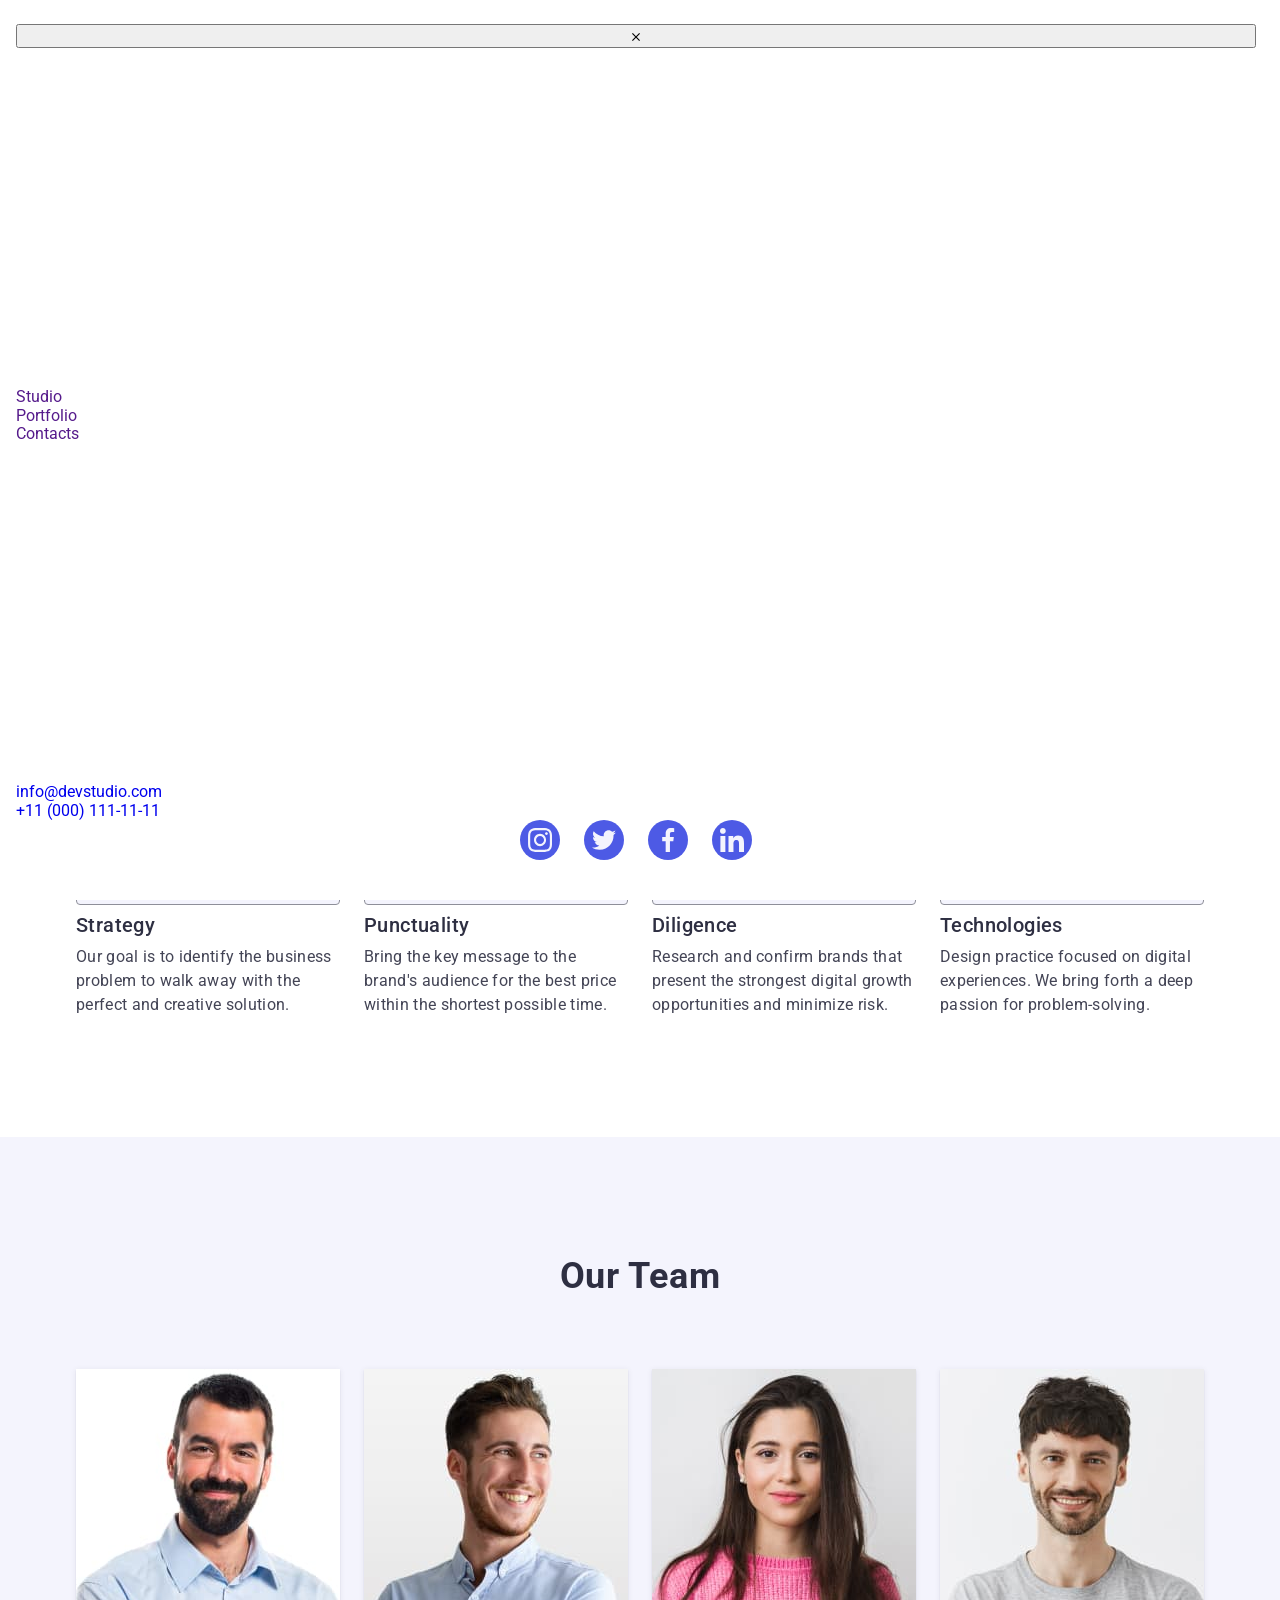
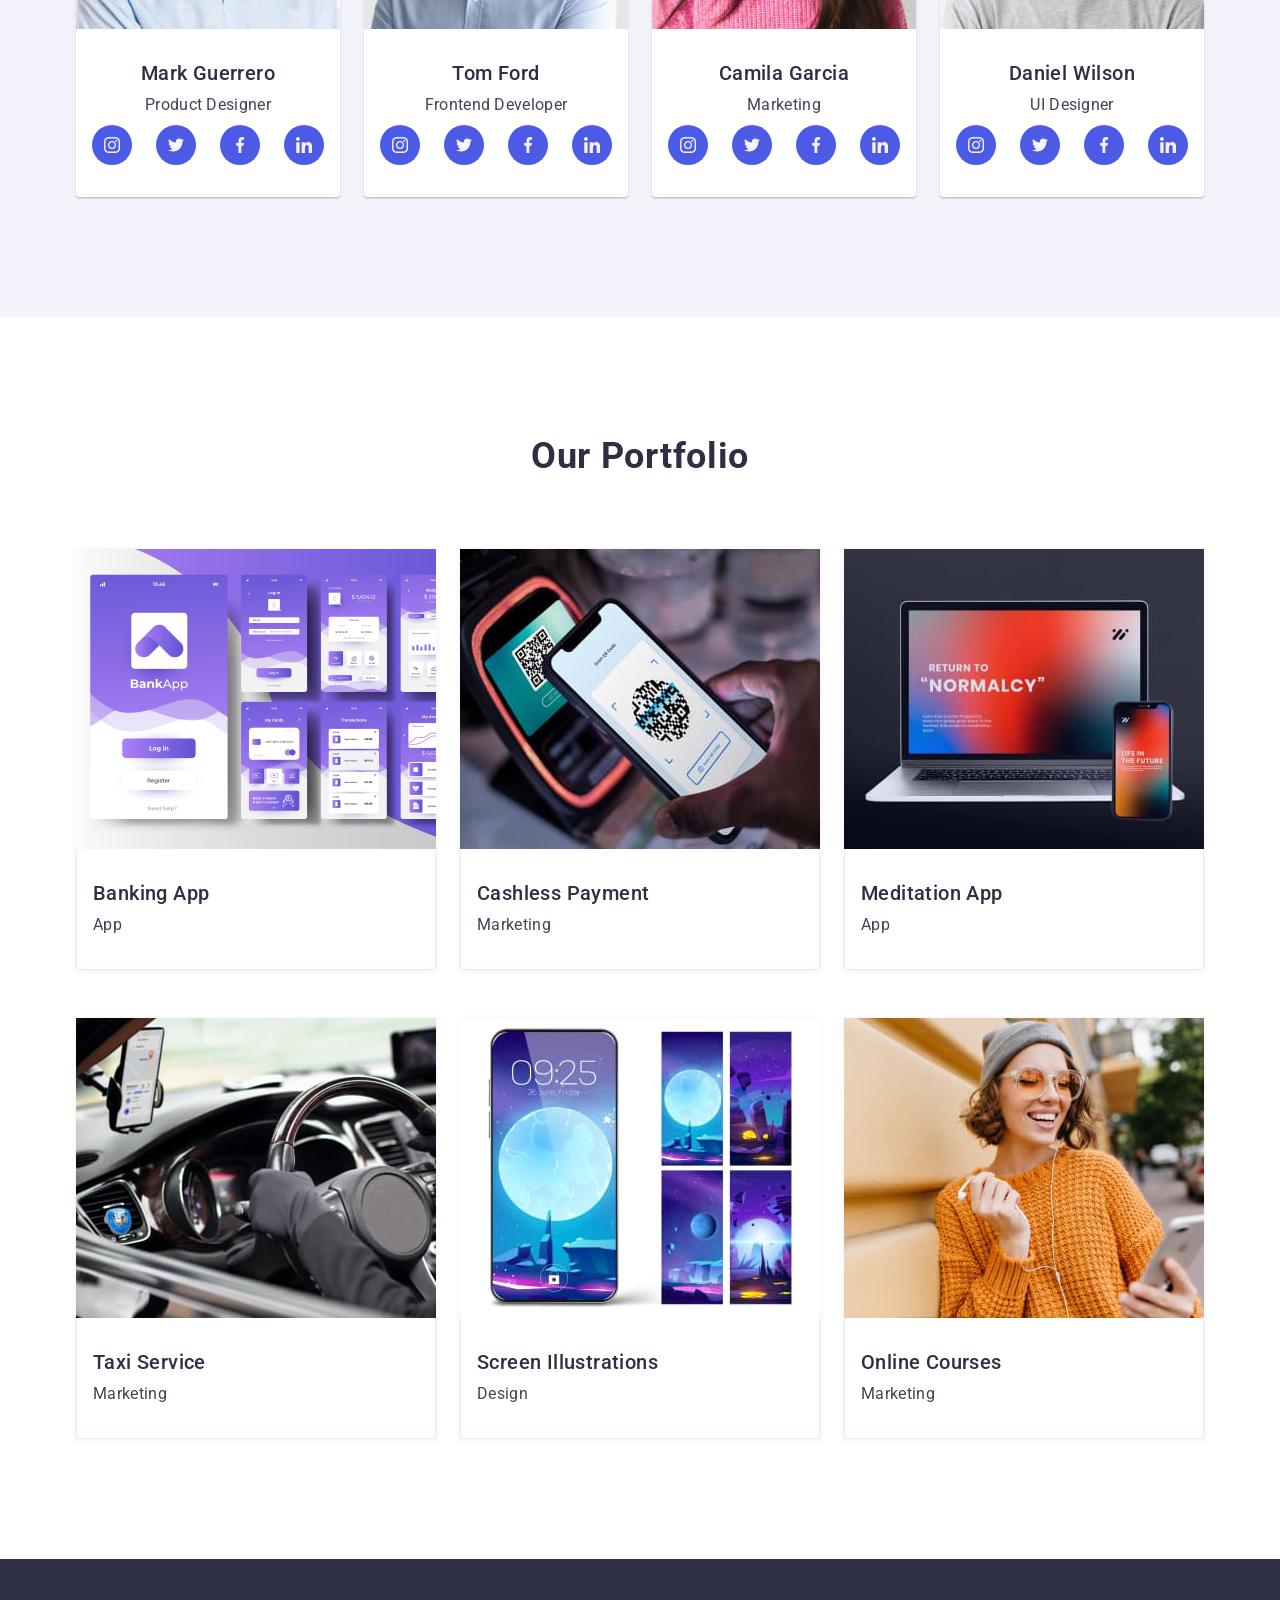
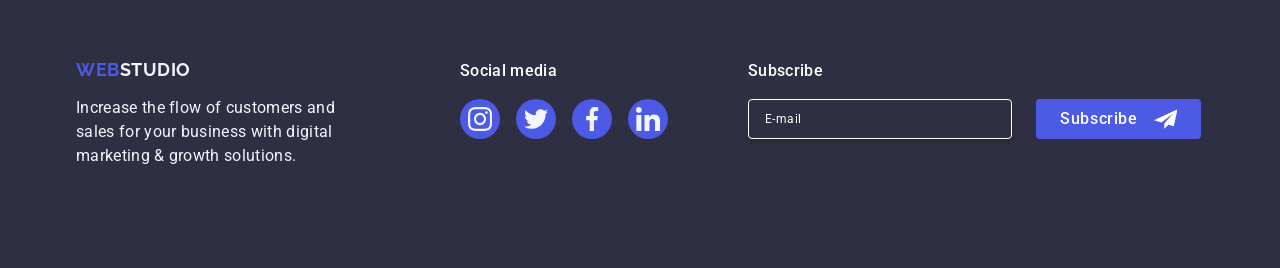
==== commit 63eaa978: "work on the mob menu" ====
--- a/index.html
+++ b/index.html
@@ -555,8 +555,8 @@
                         <use href="./images/icons.svg#icon-vector"></use>
                     </svg>
                    </span>
-                   I accept the terms and conditions of the
-                     <a href="" class="check-link"> Privacy Policy</a>
+                   <span>I accept the terms and conditions of the
+                     <a href="" class="check-link"> Privacy Policy</a></span>
                     </label>
                     </div>
                     <button type="submit" class="modal-send-btn">Send</button>
@@ -565,15 +565,15 @@
     </div>
     <div class="mobile-menu">
         <button type="button" class="mob-menu-btn">
-            <svg class="mob-icon">
-                <use></use>
+            <svg class="mob-icon" width="8" height="8">
+                <use href="./images/icons.svg#icon-close"></use>
             </svg>
         </button>
         <div class="box-menu-nav">
             <nav class="mob-menu-nav">
                 <ul class="menu-nav-list">
                     <li class="menu-nav-item">
-                        <a class="mob-link-nav" href="">Studio</a>
+                        <a class="mob-link-nav" href="" active>Studio</a>
                     </li>
                     <li class="menu-nav-item">
                         <a class="mob-link-nav" href="">Portfolio</a>
@@ -598,29 +598,29 @@
             <ul class="mob-list-icon">
                 <li class="mob-item-icon">
                     <a class="mob-link-icon" href="">
-                        <svg class="mob-icon-social">
-                            <use></use>
+                        <svg class="mob-icon-social" width="24" height="24">
+                            <use href="./images/icons.svg#icon-instagram"></use>
                         </svg>
                     </a>
                 </li>
                 <li class="mob-item-icon">
                     <a class="mob-link-icon" href="">
-                        <svg class="mob-icon-social">
-                            <use></use>
+                        <svg class="mob-icon-social" width="24" height="24">
+                            <use href="./images/icons.svg#icon-twitter"></use>
                         </svg>
                     </a>
                 </li>
                 <li class="mob-item-icon">
                     <a class="mob-link-icon" href="">
-                        <svg class="mob-icon-social">
-                            <use></use>
+                        <svg class="mob-icon-social" width="24" height="24">
+                            <use href="./images/icons.svg#icon-facebook"></use>
                         </svg>
                     </a>
                 </li>
                 <li class="mob-item-icon">
                     <a class="mob-link-icon" href="">
-                        <svg class="mob-icon-social">
-                            <use></use>
+                        <svg class="mob-icon-social" width="24" height="24">
+                            <use href="./images/icons.svg#icon-linkedin"></use>
                         </svg>
                     </a>
                 </li>
--- a/css/styles.css
+++ b/css/styles.css
@@ -235,7 +235,7 @@
    .list-team {
     display: flex;
    flex-wrap: wrap;
-   align-items: center;
+   justify-content: center;
    gap: 72px;
    }
     
@@ -810,11 +810,9 @@
     line-height: 1.17;
     letter-spacing: 0.04em;
     color: #8e8f99;
-    min-width: 388px;
-    /*
     display: flex;
     align-items: center;
-    */
+    
    }
 
     .modal-checkbox {
@@ -833,6 +831,7 @@
     fill: transparent;
     position: relative;
     margin-right: 8px;
+    flex-shrink: 0;
     transition: background-color 250ms cubic-bezier(0.4, 0, 0.2, 1),
     border 250ms cubic-bezier(0.4, 0, 0.2, 1), 
     fill 250ms cubic-bezier(0.4, 0, 0.2, 1);
@@ -849,7 +848,7 @@
    }
 
 
-    .modal-check:checked + .check-text span {
+    .modal-check:checked + .check-text .check-box-span {
     background-color: var(--color-hover-focus);
     border: none;
     fill: var(--icon-back-color);
@@ -965,7 +964,7 @@
   .hero{
     max-width: 768px;
     background-image: linear-gradient(rgba(46, 47, 66, 0.7), rgba(46, 47, 66, 0.7)), url(../images/laptop.jpg);
-    padding: 112px 136px 112px 136px;
+    padding: 112px 0 112px 0;
   }
      
    .title-hero {
@@ -985,8 +984,7 @@
    }
 
    .adventages-item {
-    width: 356px;
-    width: calc((100% - 24 * 3) / 2);
+    width: calc((100% - 24px * 1) / 2);
    }
     
    .subtitle-adventages {
@@ -1008,7 +1006,6 @@
 
    .item-team {
     width: 264px;
-    height: 428px;
     width: calc((100% - 24px) / 2);
    }
     /* Section-Portfolio */
@@ -1034,7 +1031,7 @@
     flex-direction: row;
     flex-wrap: wrap;
     column-gap: 0;
-    width: 584px;
+    max-width: 584px;
     gap: 0 24px;
     }
 
@@ -1119,8 +1116,7 @@
    }
 
    .adventages-item {
-    max-width: 264px;
-    width: calc((100% - 24px * 2) / 2);
+    width: calc((100% - 24px * 3) / 4);
    }
   
    .icon-block {
@@ -1230,12 +1226,13 @@
    flex-wrap: nowrap;
    align-items: baseline;
    flex-direction: row;
-   width: 1158px;
+   max-width: 1158px;
    gap: unset;
    }
 
    .logo-box {
    margin-right: 120px;
+   margin-bottom: 0;
    }
 
    .logo-box .logo-footer {
@@ -1249,6 +1246,7 @@
 
    .social-link-media {
     margin-right: 80px;
+    margin-bottom: 0;
    }
   
    .footer-form {
@@ -1257,5 +1255,77 @@
 
    }
 
-
+   /* MOBILE MENU */
+   .mobile-menu {
+     position: fixed;
+     top: 0;
+     left: 0;
+     width: 100%;
+     height: 100%;
+     background: #fff;
+     display: flex;
+     flex-direction: column;
+     justify-content: space-between;
+     padding: 24px 24px 40px 16px;
+   }
+
+   .mob-menu-btn {}
+
+   .mob-icon {}
+
+   .box-menu-nav {}
+
+   .mob-menu-nav {}
+
+   .menu-nav-list {
    
+
+   }
+
+   .menu-nav-item {}
+
+   .mob-link-nav {}
+
+   .mab-nenu-contact {}
+
+   .mob-menu-address {}
+
+   .mob-address-list {}
+
+   .mob-address-item {}
+
+   .mob-address-link {}
+
+   .mob-list-icon {
+    display: flex;
+    align-items: center;
+    justify-content: center;
+    flex-direction: row;
+    gap: 24px;
+   }
+   
+   .mob-item-icon {}
+
+   .mob-link-icon {
+   width: 40px;
+   height: 40px;
+   background-color: var(--color-btn);
+   border-radius: 50%;
+   display: flex;
+   align-items: center;
+   justify-content: center;
+   transition: background-color 250ms cubic-bezier(0.4, 0, 0.2, 1);
+   }
+
+   .mob-link-icon:hover,
+   .mob-link-icon:focus {
+   background-color: var(--color-hover-focus);
+   }
+
+   .mob-icon-social {
+    fill: var(--icon-back-color);
+   }
+
+
+
+   
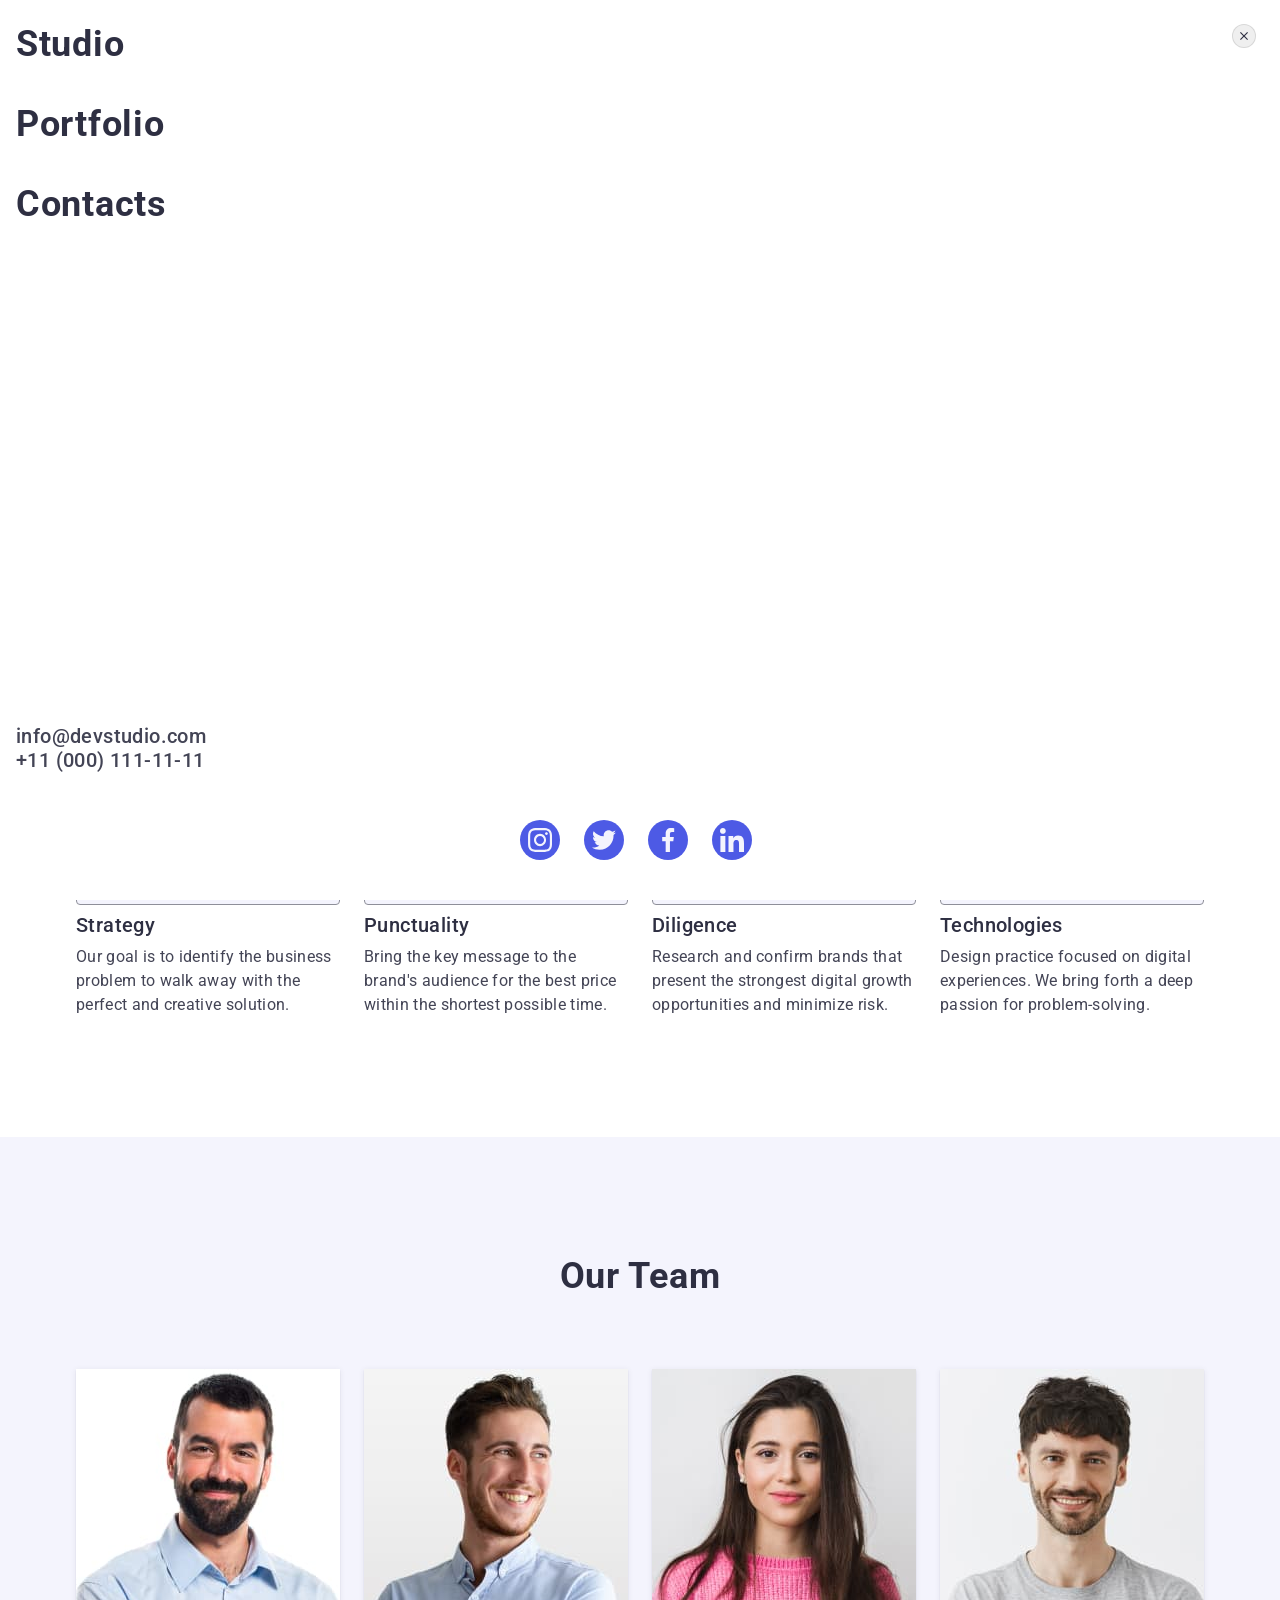
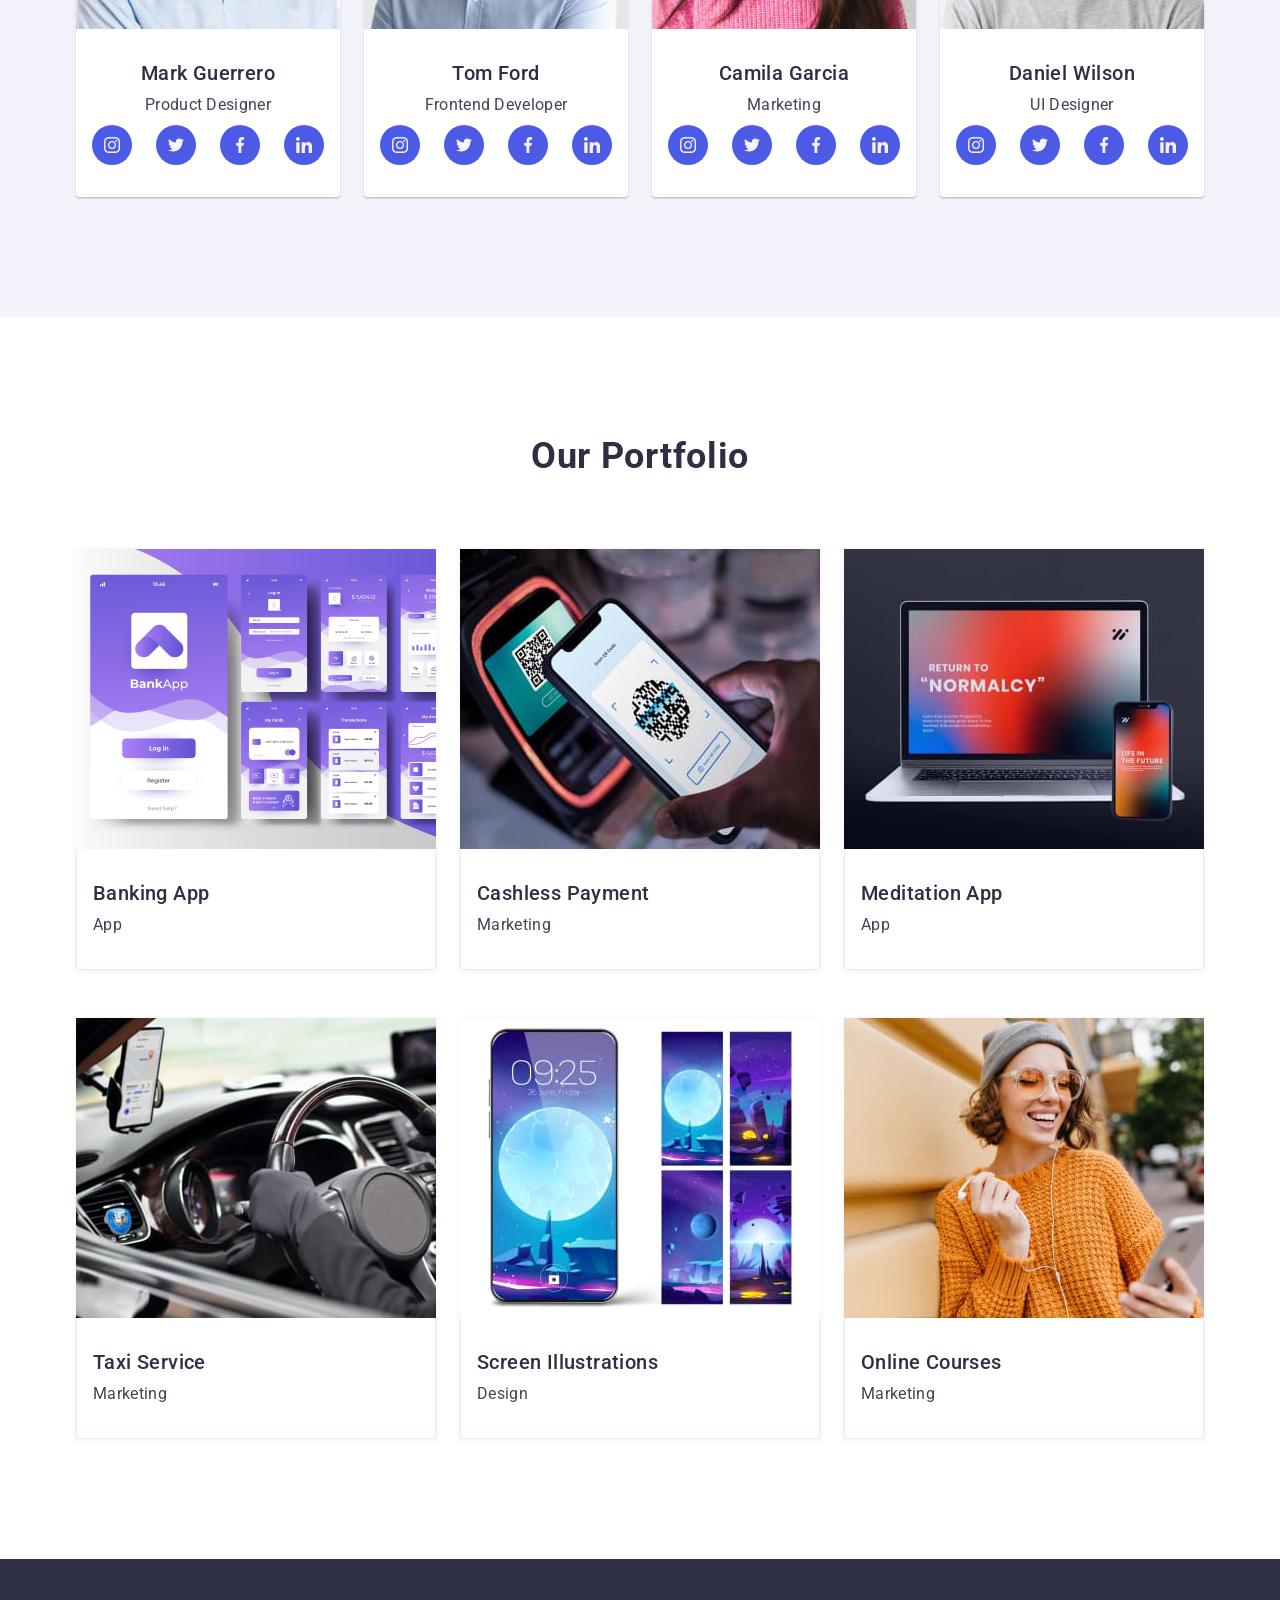
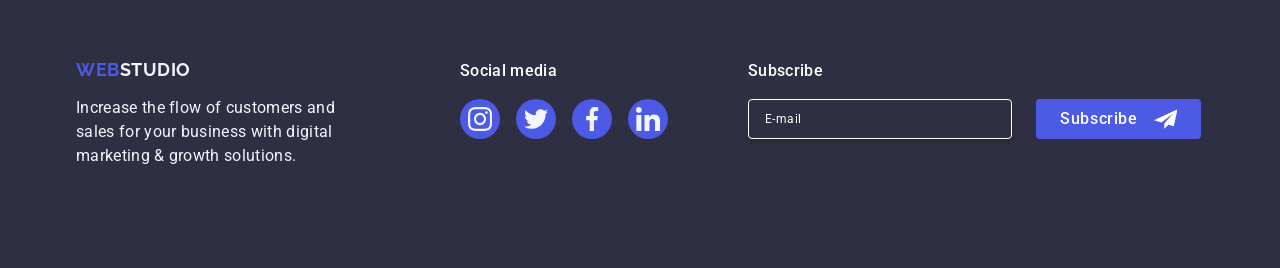
==== commit c32b214a: "progress  mob menu" ====
--- a/index.html
+++ b/index.html
@@ -38,7 +38,7 @@
                 </li>
             </ul>
         </address> 
-        <button type="button" class="open-menu-btn">
+        <button type="button" class="open-menu-btn" data-menu-open>
             <svg class="icon-menu-btn" width="24" height="24">
                 <use href="./images/icons.svg#icon-menu"></use>
             </svg>
@@ -49,7 +49,7 @@
         <section class="hero hero-bgr ">
             <div class="container hero-wrap">
             <h1 class="title-hero">Effective Solutions  for Your Business</h1>
-            <button class="button-hero" type="button" >Order Service</button>
+            <button class="button-hero" type="button" data-modal-open>Order Service</button>
             </div>
         </section> 
         <section class="our-adventages">
@@ -491,9 +491,9 @@
         </div>
         </div>
     </footer> 
-    <div class="backdrop">
+    <div class="backdrop" data-modal>
         <div class="modal">
-            <button type="button" class="modal-close">
+            <button type="button" class="modal-close" data-modal-close>
                 <svg class="modal-close-svg" width="8" height="8">
                     <use href="./images/icons.svg#icon-close"></use>
                 </svg>
@@ -563,8 +563,8 @@
             </form>
         </div>
     </div>
-    <div class="mobile-menu">
-        <button type="button" class="mob-menu-btn">
+    <div class="mobile-menu is-open" data-menu>
+        <button type="button" class="mob-menu-btn" data-menu-close>
             <svg class="mob-icon" width="8" height="8">
                 <use href="./images/icons.svg#icon-close"></use>
             </svg>
@@ -627,5 +627,51 @@
             </ul>
         </div>
     </div> 
+    <script>
+        (() => {
+                const refs = {
+                    openMenuBtn: document.querySelectorAll('[data-menu-open]'),
+                    closeMenuBtn: document.querySelectorAll('[data-menu-close]'),
+                    menu: document.querySelector('[data-menu]'),
+                };
+
+
+                refs.openMenuBtn.forEach(element => {
+                    element.addEventListener('click', toggleMenu);
+                });
+                refs.closeMenuBtn.forEach(element => {
+                    element.addEventListener('click', toggleMenu);
+                });
+
+
+                function toggleMenu() {
+                    refs.menu.classList.toggle('is-open');
+                    document.body.classList.toggle('no-scroll');
+                }
+            })();
+    </script>
+    <script>
+        (() => {
+                const refs = {
+                    openMenuBtn: document.querySelectorAll('[data-modal-open]'),
+                    closeMenuBtn: document.querySelectorAll('[data-modal-close]'),
+                    menu: document.querySelector('[data-modal]'),
+                };
+
+
+                refs.openMenuBtn.forEach(element => {
+                    element.addEventListener('click', toggleMenu);
+                });
+                refs.closeMenuBtn.forEach(element => {
+                    element.addEventListener('click', toggleMenu);
+                });
+
+
+                function toggleMenu() {
+                    refs.menu.classList.toggle('is-open');
+                    document.body.classList.toggle('no-scroll');
+                }
+            })();
+    </script>
 </body>
 </html>
--- a/css/styles.css
+++ b/css/styles.css
@@ -11,6 +11,10 @@
    font-family: "Roboto", sans-serif;
    color: #434455;
    background-color: var(--color-white);
+   }
+
+   .no-scroll{
+    overflow: hidden;
    }
 
    h1,
@@ -1257,44 +1261,114 @@
 
    /* MOBILE MENU */
    .mobile-menu {
-     position: fixed;
-     top: 0;
-     left: 0;
-     width: 100%;
-     height: 100%;
-     background: #fff;
-     display: flex;
-     flex-direction: column;
-     justify-content: space-between;
-     padding: 24px 24px 40px 16px;
-   }
-
-   .mob-menu-btn {}
-
-   .mob-icon {}
-
-   .box-menu-nav {}
-
-   .mob-menu-nav {}
+   position: fixed;
+   top: 0;
+   left: 0;
+   width: 100%;
+   height: 100%;
+   background: #fff;
+   display: flex;
+   flex-direction: column;
+   justify-content: space-between;
+   padding: 24px 24px 40px 16px;
+   opacity: 0;
+   visibility: hidden;
+   pointer-events: none;
+   }
+
+   .mobile-menu.is-open{
+   opacity: 1;
+   visibility: visible;
+   pointer-events: all;
+   }
+
+   .mob-menu-btn {
+   position: absolute;
+   top: 24px;
+   right: 24px;
+   border-radius: 50%;
+   fill: #e7e9fc;
+   stroke-width: 1px;
+   border: none;
+   width: 24px;
+   height: 24px;
+   display: flex;
+   align-items: center;
+   justify-content: center;
+   fill: #2e2f42;
+   border-color: #e7e9fc;
+   border: 1px solid rgba(0, 0, 0, 0.1);
+   padding: 0;
+   cursor: pointer;
+   transition: background-color 250ms cubic-bezier(0.4, 0, 0.2, 1), border 250ms cubic-bezier(0.4, 0, 0.2, 1);
+   }
+   
+   .mob-menu-btn:hover {
+   border-radius: 100%;
+   border: none;
+   background-color: var(--color-hover-focus);
+   fill: var(--color-white);
+   }
+  
+   .mob-menu-btn:focus {
+   background-color: var(--color-hover-focus);
+   border: none;
+   fill: var(--color-white);
+   }
+  
+   .mob-icon {
+   transition: fill 250ms cubic-bezier(0.4, 0, 0.2, 1);
+   }
+  
+   .mob-icon:hover,
+   .mob-icon:focus {
+   fill: var(--color-white);
+   }
+
+   .box-menu-nav {
+  margin-bottom: 168px;
+  }
+
+   .mob-menu-nav {
+    
+   }
 
    .menu-nav-list {
+   margin-bottom: auto;
    
-
-   }
-
-   .menu-nav-item {}
-
-   .mob-link-nav {}
+   }
+
+   
+
+   .menu-nav-item:not(:last-child){
+    margin-bottom: 40px;
+   }
+
+   .mob-link-nav {
+    font-weight: 700;
+    font-size: 36px;
+    line-height: 1.11111;
+    letter-spacing: 0.02em;
+    color: #2e2f42;
+   }
 
    .mab-nenu-contact {}
 
    .mob-menu-address {}
 
-   .mob-address-list {}
+   .mob-address-list {
+    margin-bottom: 48px;
+   }
 
    .mob-address-item {}
 
-   .mob-address-link {}
+   .mob-address-link {
+    font-weight: 500;
+    font-size: 20px;
+    line-height: 1.2;
+    letter-spacing: 0.02em;
+    color: #434455;
+   }
 
    .mob-list-icon {
     display: flex;
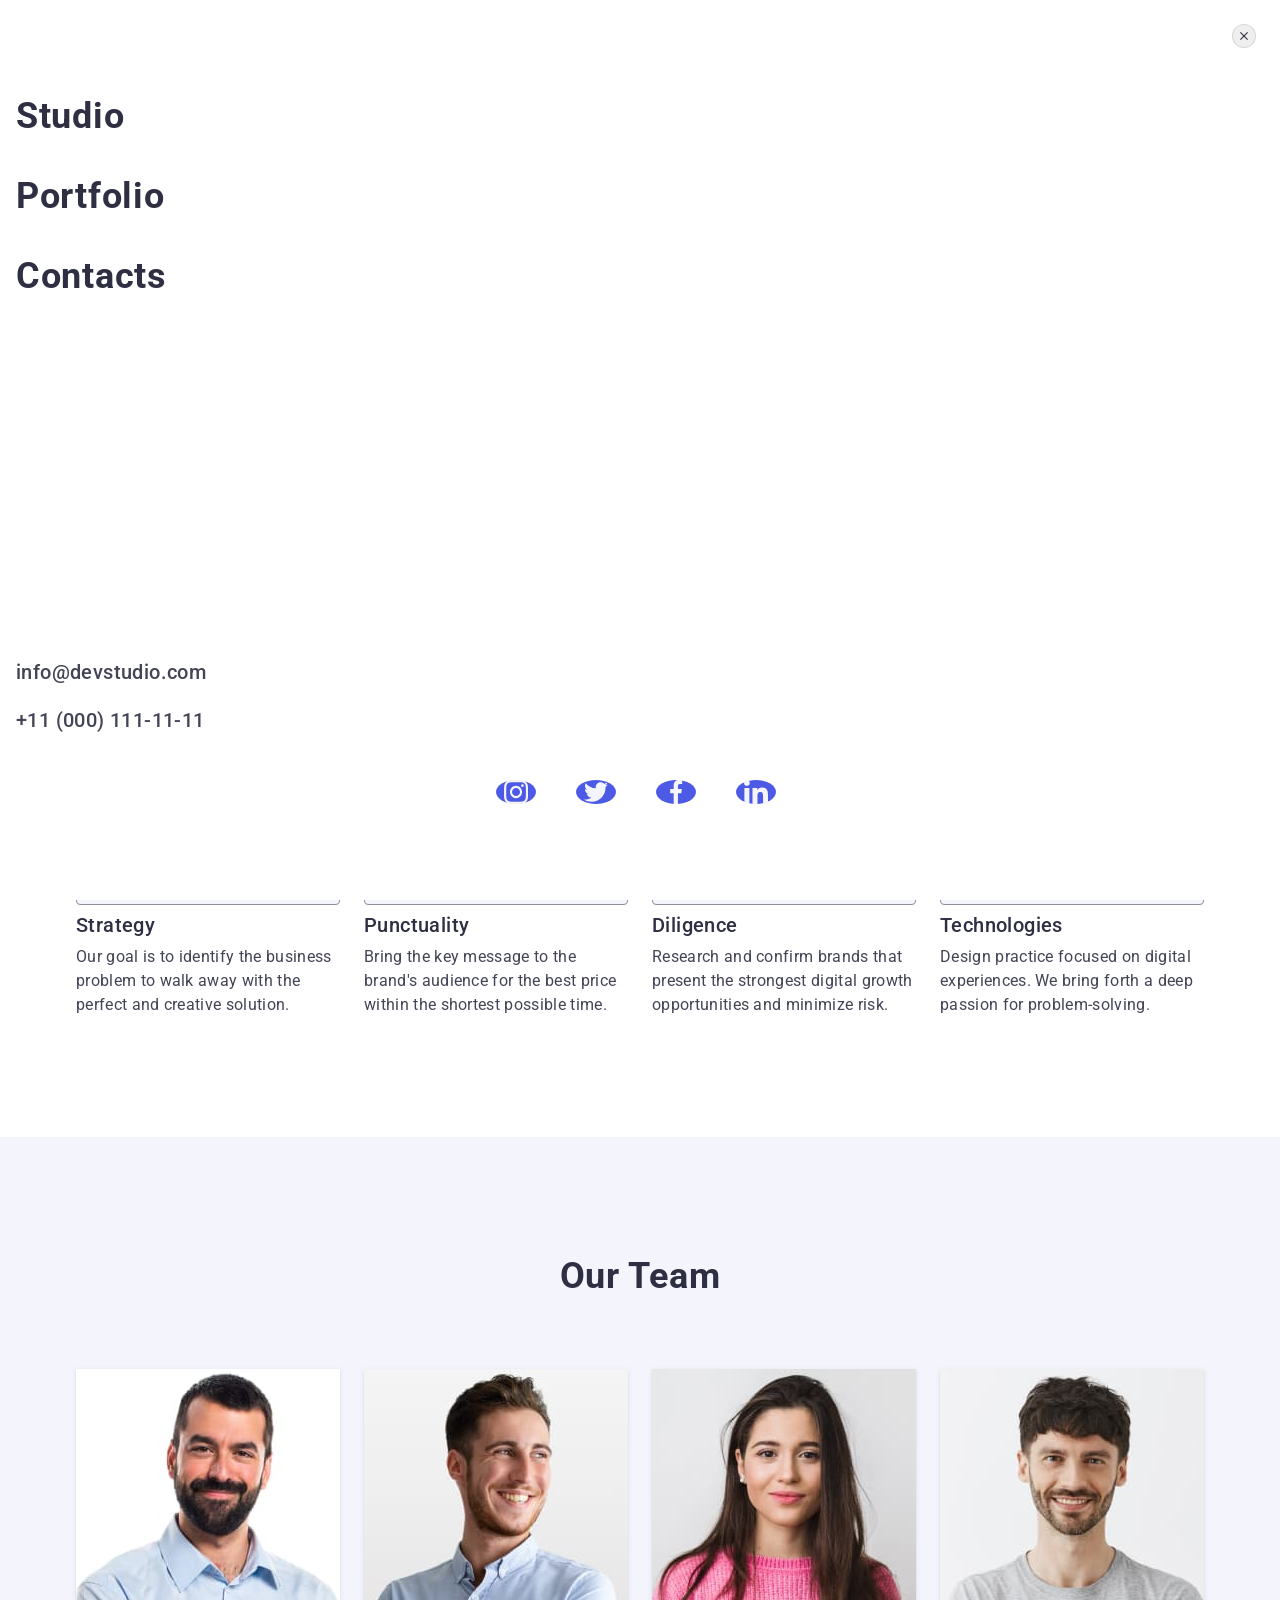
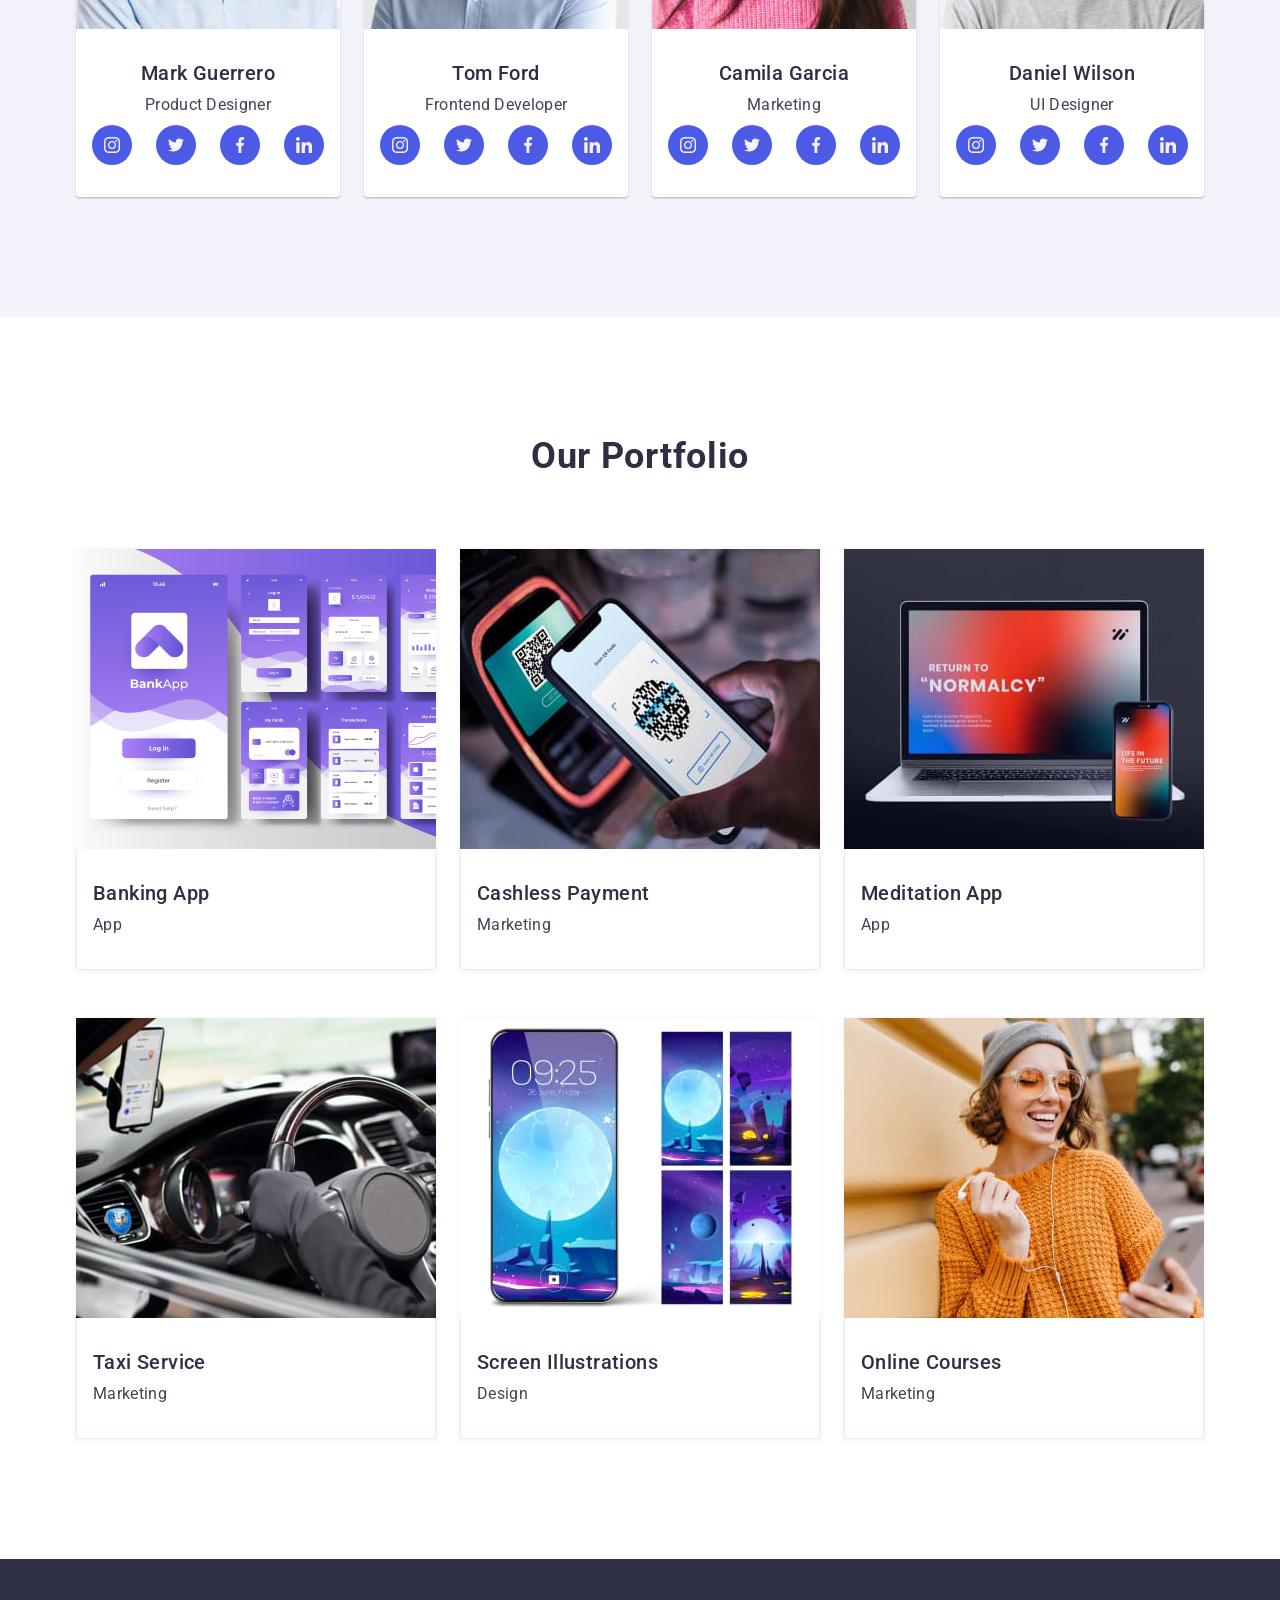
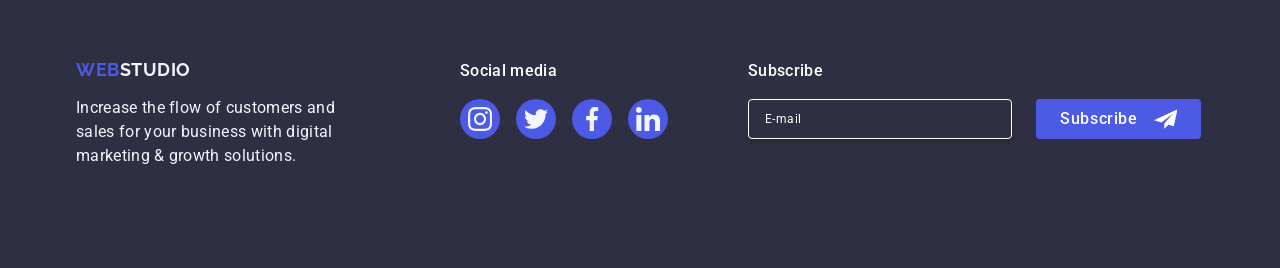
==== commit 3a5084cd: "mob" ====
--- a/index.html
+++ b/index.html
@@ -563,7 +563,7 @@
             </form>
         </div>
     </div>
-    <div class="mobile-menu is-open" data-menu>
+    <div class="mobile-menu is-open box-menu-mob" data-menu>
         <button type="button" class="mob-menu-btn" data-menu-close>
             <svg class="mob-icon" width="8" height="8">
                 <use href="./images/icons.svg#icon-close"></use>
@@ -584,7 +584,7 @@
                 </ul>
             </nav>
         </div>
-        <div class="mab-nenu-contact">
+        <div class="mab-nenu-contact ">
             <address class="mob-menu-address">
                 <ul class="mob-address-list">
                     <li class="mob-address-item">
@@ -593,7 +593,6 @@
                     <li class="mob-address-item">
                         <a class="mob-address-link" href="tel:+110001111111">+11 (000) 111-11-11</a>
                     </li>
-                </ul>
             </address>
             <ul class="mob-list-icon">
                 <li class="mob-item-icon">
--- a/css/styles.css
+++ b/css/styles.css
@@ -1262,6 +1262,7 @@
    /* MOBILE MENU */
    .mobile-menu {
    position: fixed;
+   z-index: 999;
    top: 0;
    left: 0;
    width: 100%;
@@ -1280,6 +1281,10 @@
    opacity: 1;
    visibility: visible;
    pointer-events: all;
+   }
+
+   .box-menu-mob{
+    
    }
 
    .mob-menu-btn {
@@ -1326,7 +1331,7 @@
    }
 
    .box-menu-nav {
-  margin-bottom: 168px;
+  
   }
 
    .mob-menu-nav {
@@ -1335,10 +1340,8 @@
 
    .menu-nav-list {
    margin-bottom: auto;
-   
-   }
-
-   
+   margin-top: 72px;
+   }
 
    .menu-nav-item:not(:last-child){
     margin-bottom: 40px;
@@ -1350,6 +1353,11 @@
     line-height: 1.11111;
     letter-spacing: 0.02em;
     color: #2e2f42;
+    transition: color 250ms cubic-bezier(0.4, 0, 0.2, 1);
+   }
+
+   .mob-link-nav:focus{
+    color: var(--color-hover-focus);
    }
 
    .mab-nenu-contact {}
@@ -1360,7 +1368,9 @@
     margin-bottom: 48px;
    }
 
-   .mob-address-item {}
+   .mob-address-item:not(:last-child) {
+    margin-bottom: 24px;
+   }
 
    .mob-address-link {
     font-weight: 500;
@@ -1370,25 +1380,28 @@
     color: #434455;
    }
 
+    
+
    .mob-list-icon {
     display: flex;
-    align-items: center;
     justify-content: center;
-    flex-direction: row;
-    gap: 24px;
+    gap: 40px;
+    margin-bottom: 40px;
    }
    
-   .mob-item-icon {}
+   .mob-item-icon {
+    width: 40px;
+    height: 40px;
+   }
 
    .mob-link-icon {
-   width: 40px;
-   height: 40px;
    background-color: var(--color-btn);
    border-radius: 50%;
    display: flex;
    align-items: center;
    justify-content: center;
    transition: background-color 250ms cubic-bezier(0.4, 0, 0.2, 1);
+   fill: #f4f4fd;
    }
 
    .mob-link-icon:hover,
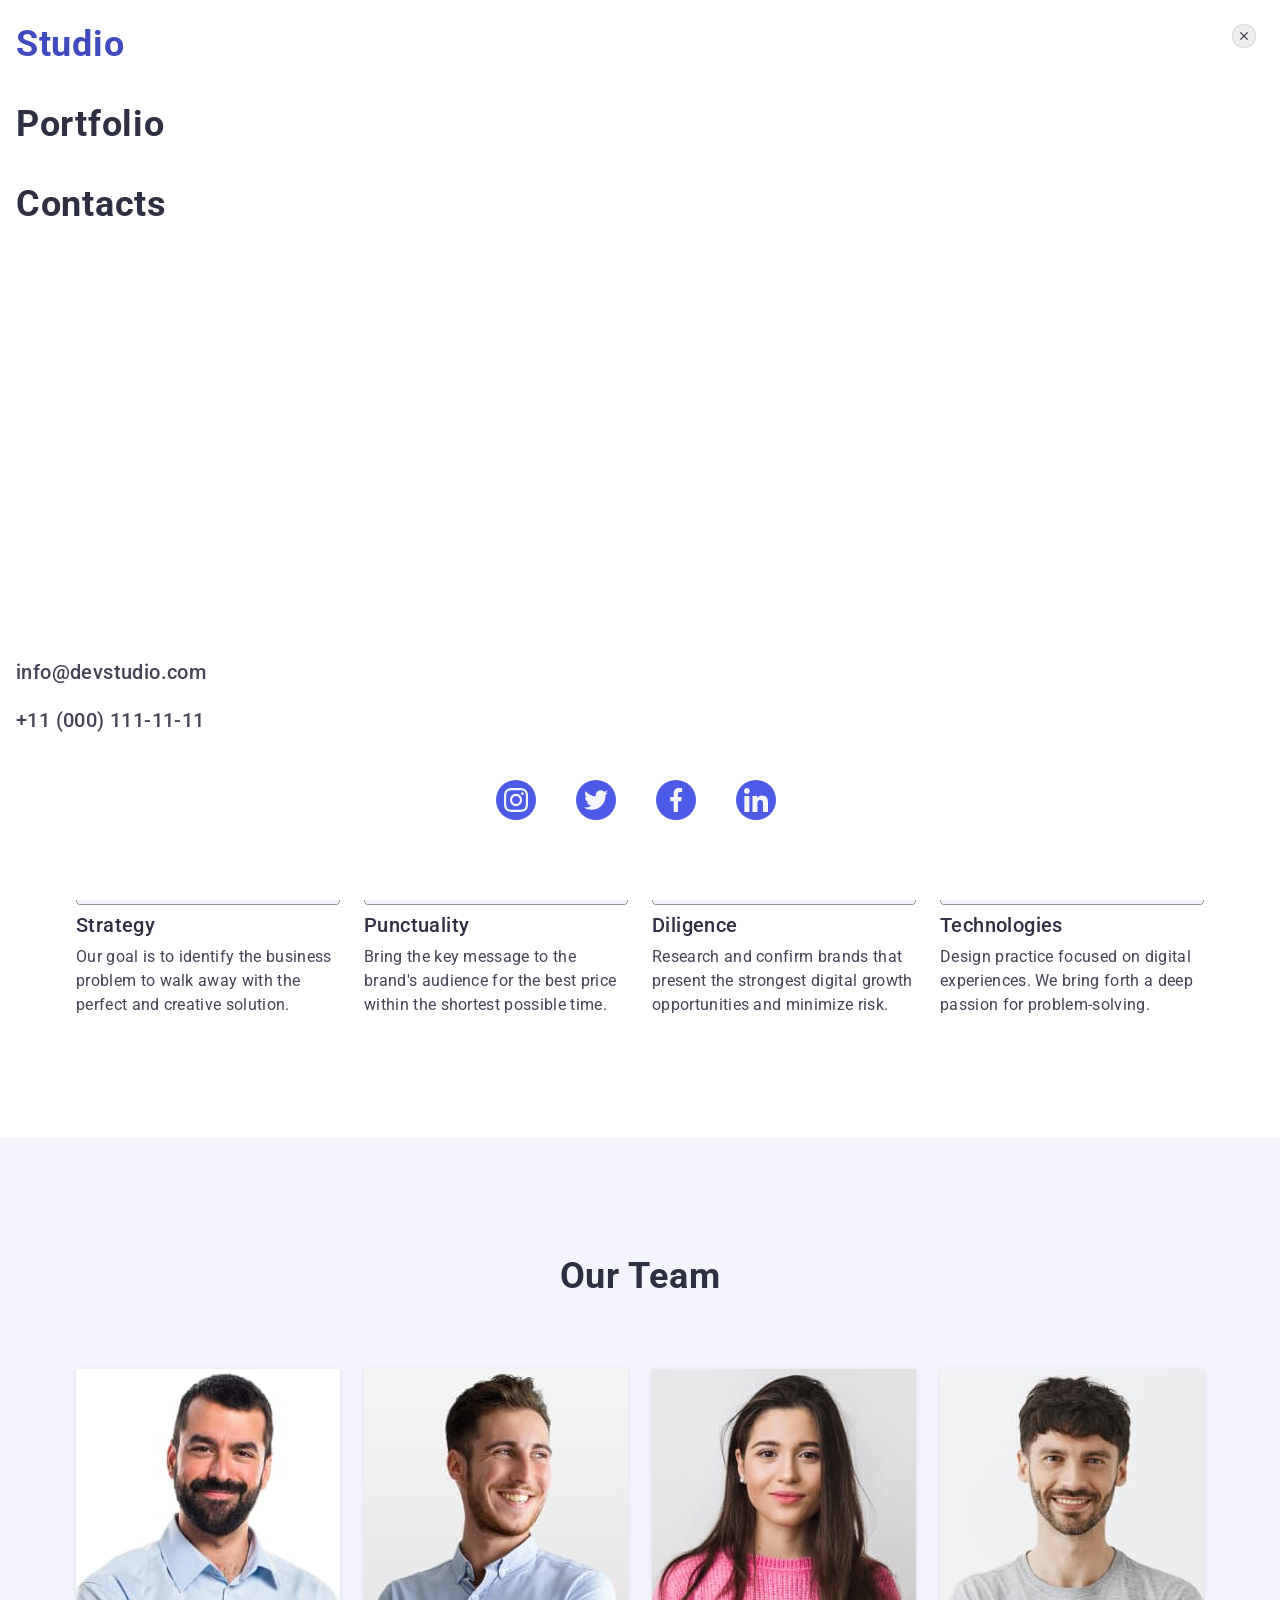
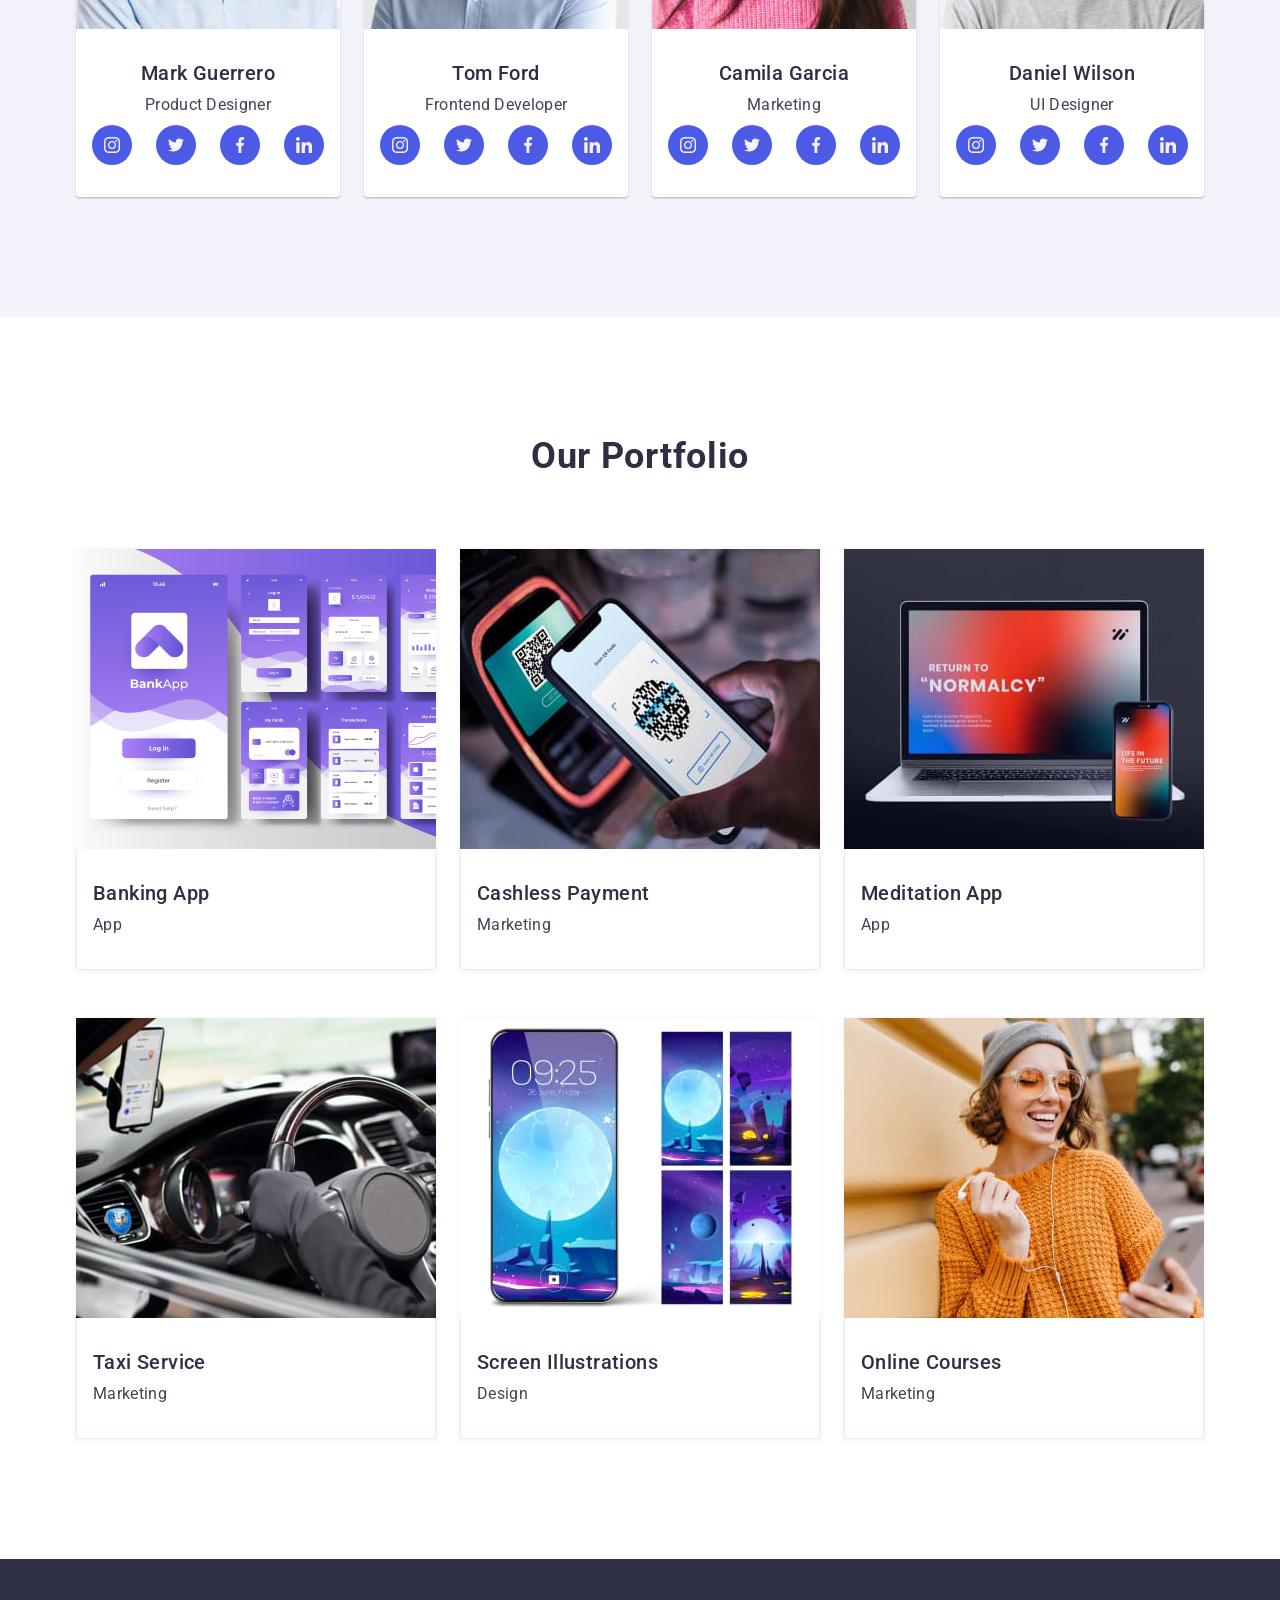
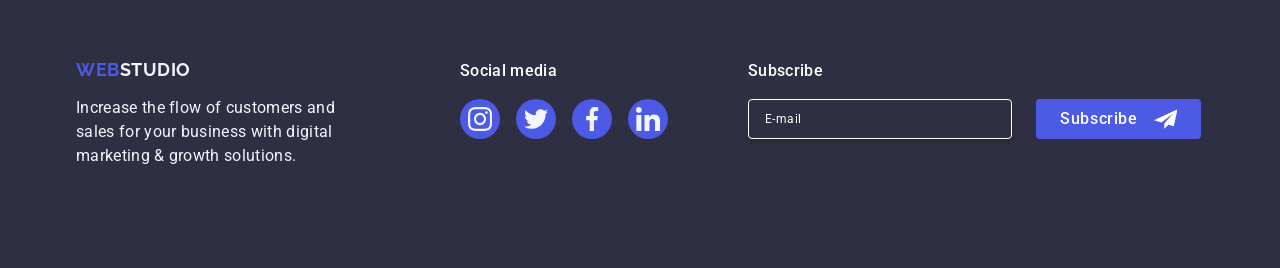
==== commit b9976b23: "." ====
--- a/index.html
+++ b/index.html
@@ -573,7 +573,7 @@
             <nav class="mob-menu-nav">
                 <ul class="menu-nav-list">
                     <li class="menu-nav-item">
-                        <a class="mob-link-nav" href="" active>Studio</a>
+                        <a class="mob-link-nav active" href="" active>Studio</a>
                     </li>
                     <li class="menu-nav-item">
                         <a class="mob-link-nav" href="">Portfolio</a>
--- a/css/styles.css
+++ b/css/styles.css
@@ -1283,9 +1283,6 @@
    pointer-events: all;
    }
 
-   .box-menu-mob{
-    
-   }
 
    .mob-menu-btn {
    position: absolute;
@@ -1340,7 +1337,6 @@
 
    .menu-nav-list {
    margin-bottom: auto;
-   margin-top: 72px;
    }
 
    .menu-nav-item:not(:last-child){
@@ -1355,10 +1351,15 @@
     color: #2e2f42;
     transition: color 250ms cubic-bezier(0.4, 0, 0.2, 1);
    }
-
-   .mob-link-nav:focus{
-    color: var(--color-hover-focus);
-   }
+   
+    .mob-link-nav:hover,
+    .mob-link-nav:focus {
+    color: #4d5ae5;
+    }
+
+    .active{
+     color:  #404bbf;
+    }
 
    .mab-nenu-contact {}
 
@@ -1380,6 +1381,10 @@
     color: #434455;
    }
 
+   .mob-address-link:hover,
+   .mob-address-link:focus{
+    color: #4d5ae5;
+   }
     
 
    .mob-list-icon {
@@ -1390,11 +1395,12 @@
    }
    
    .mob-item-icon {
+    
+   }
+
+   .mob-link-icon {
     width: 40px;
     height: 40px;
-   }
-
-   .mob-link-icon {
    background-color: var(--color-btn);
    border-radius: 50%;
    display: flex;
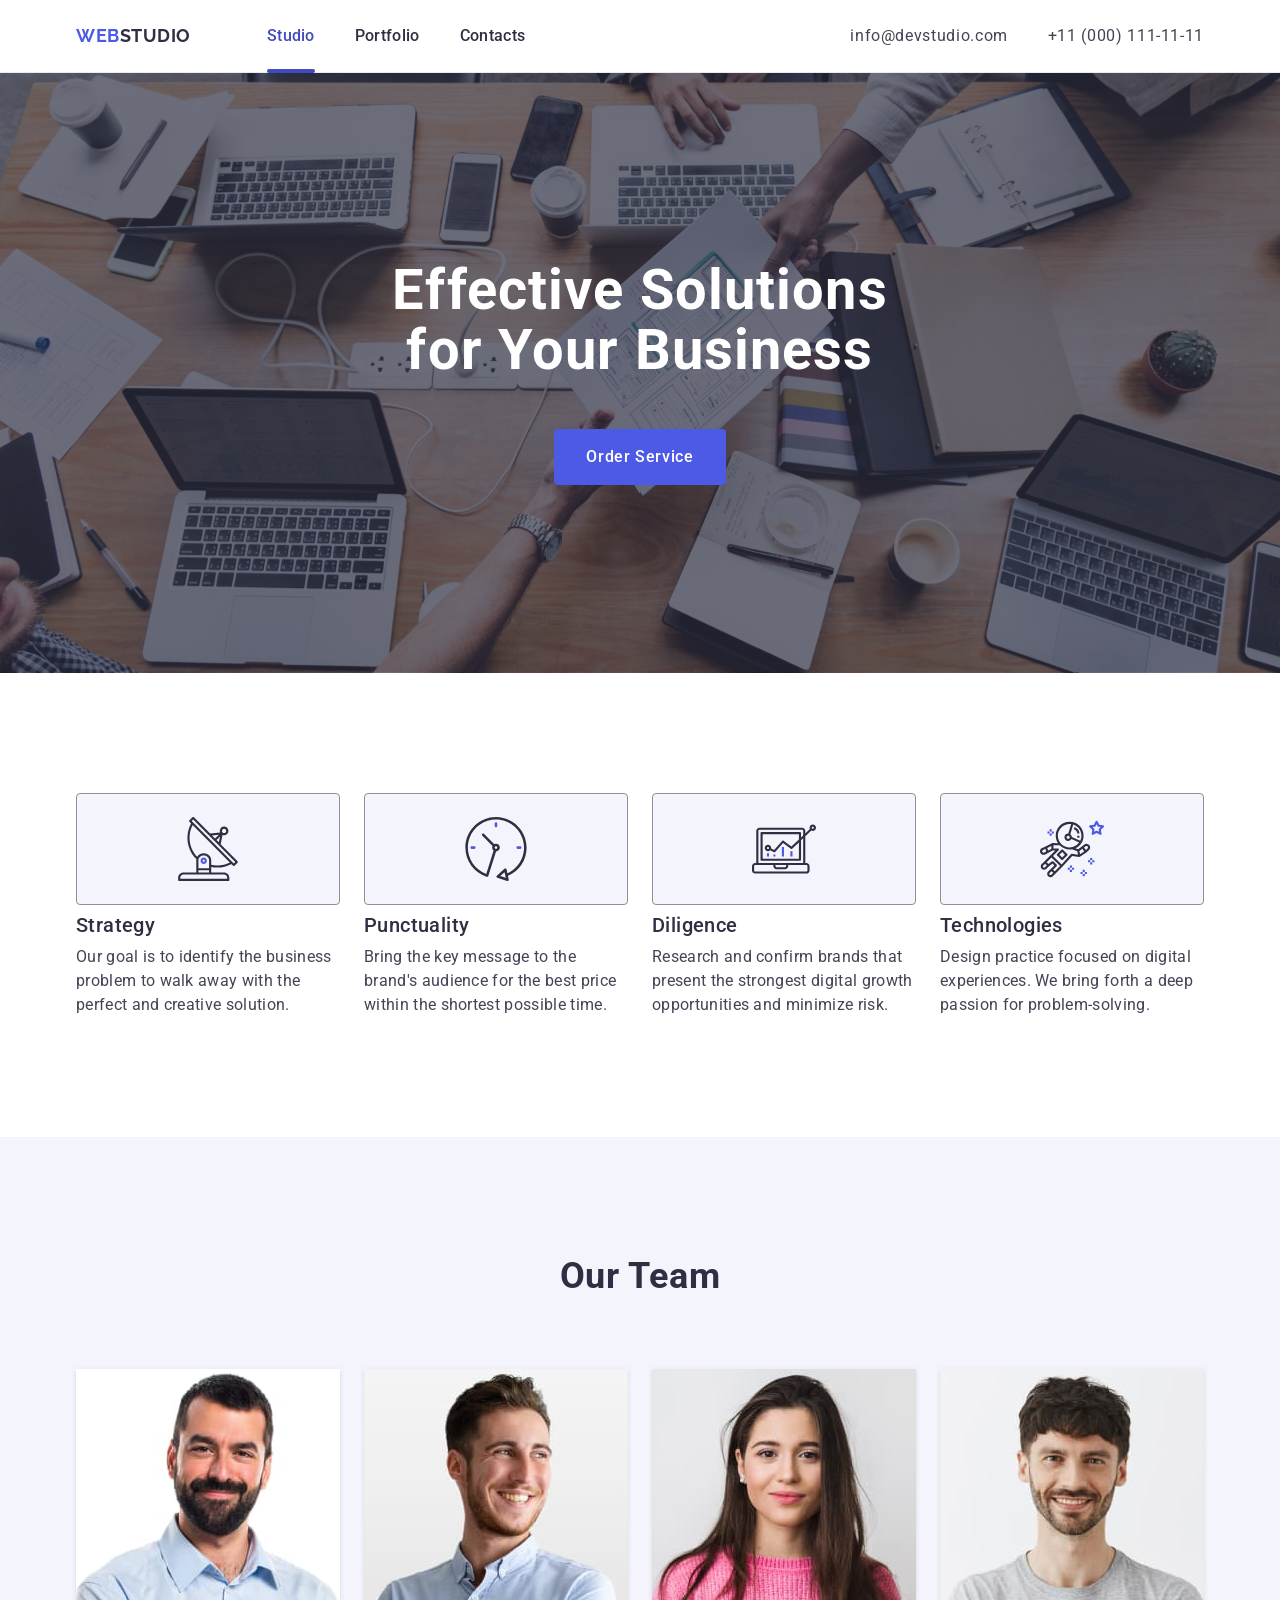
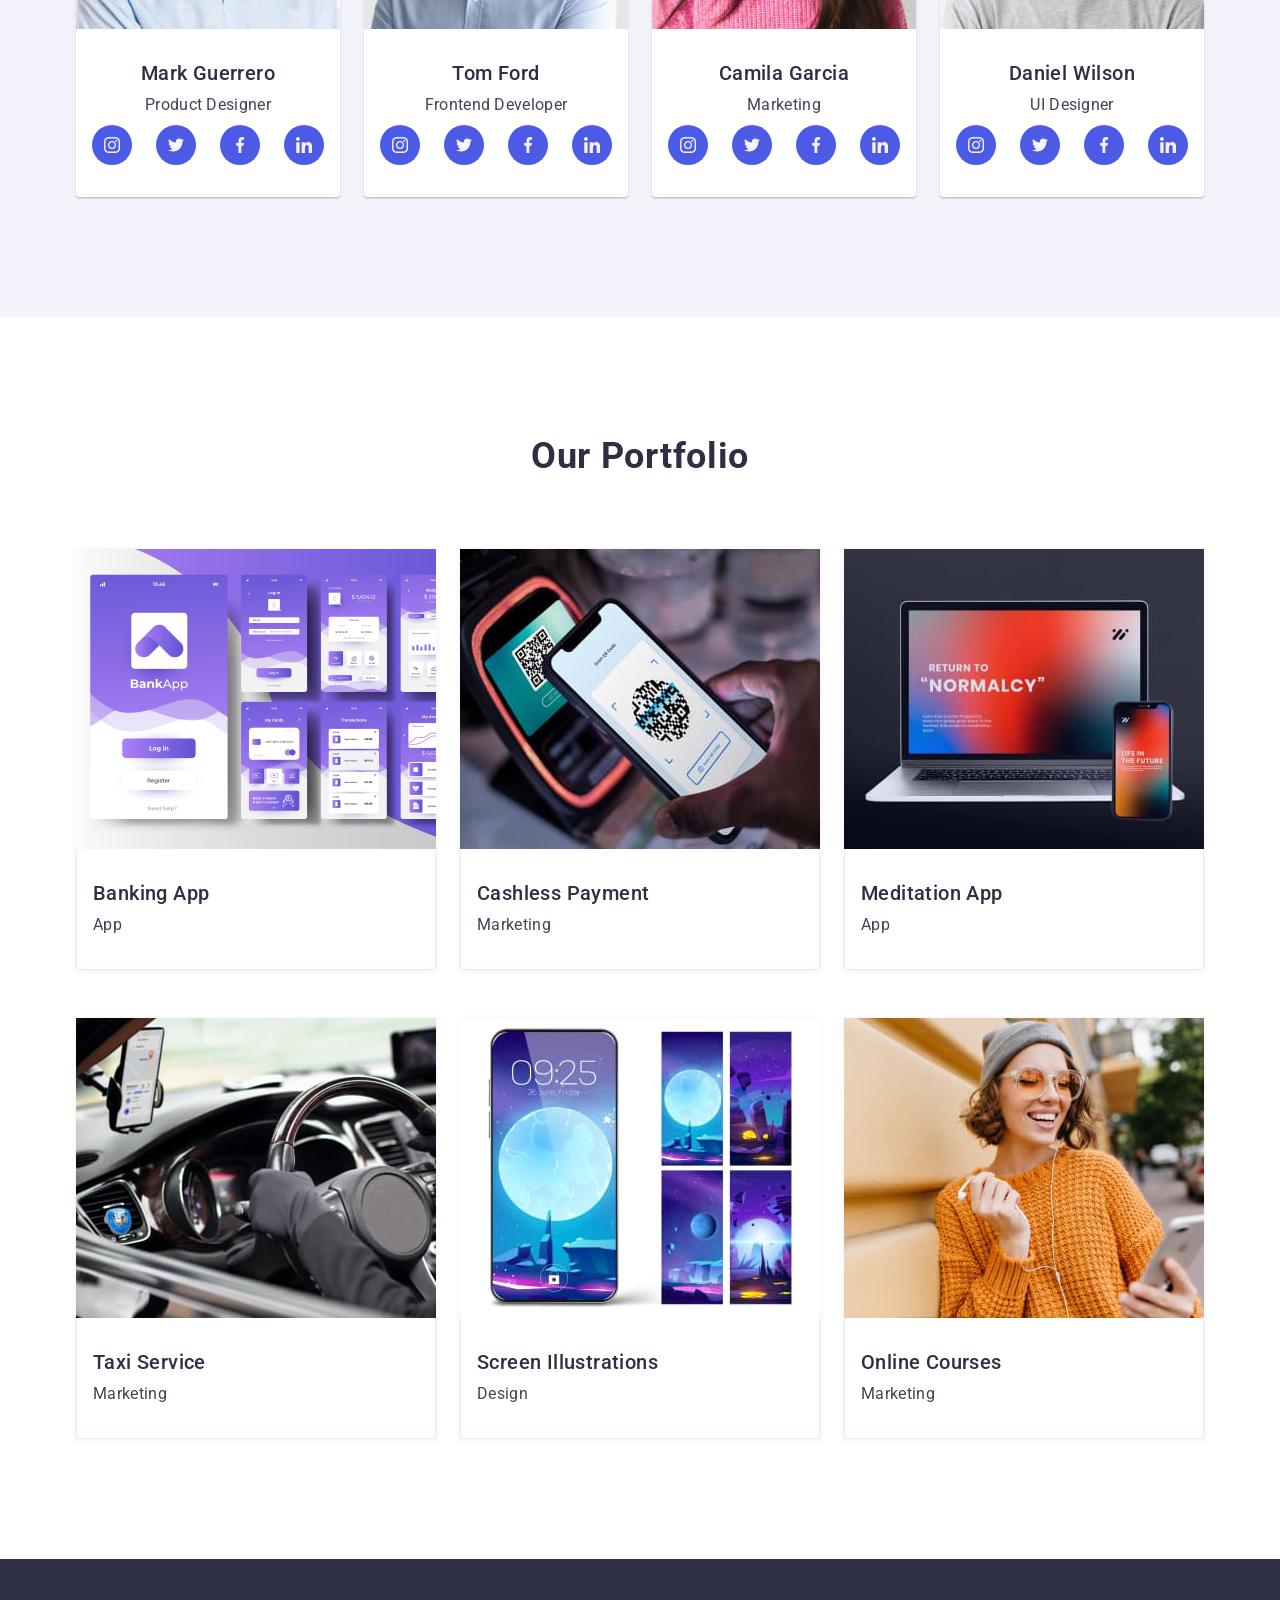
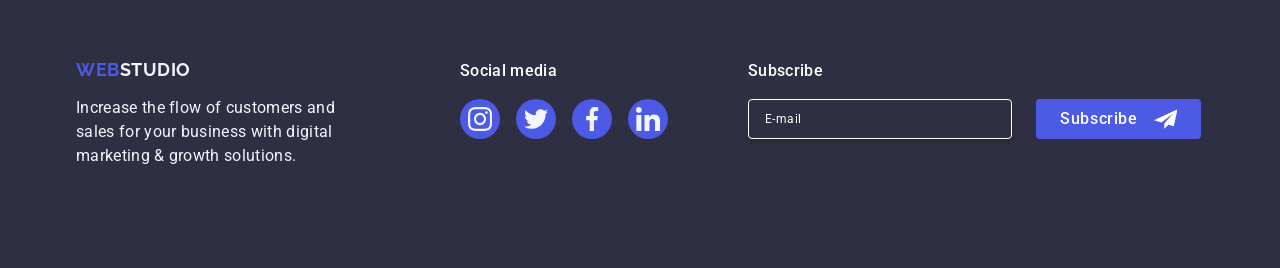
==== commit 1c40c436: "mob-menu-done" ====
--- a/index.html
+++ b/index.html
@@ -563,7 +563,7 @@
             </form>
         </div>
     </div>
-    <div class="mobile-menu is-open box-menu-mob" data-menu>
+    <div class="mobile-menu " data-menu>
         <button type="button" class="mob-menu-btn" data-menu-close>
             <svg class="mob-icon" width="8" height="8">
                 <use href="./images/icons.svg#icon-close"></use>
@@ -588,10 +588,10 @@
             <address class="mob-menu-address">
                 <ul class="mob-address-list">
                     <li class="mob-address-item">
-                        <a class="mob-address-link" href="mailto:info@devstudio.com">info@devstudio.com</a>
+                        <a class="mob-address-link" href="tel:+110001111111">+11 (000) 111-11-11</a>
                     </li>
                     <li class="mob-address-item">
-                        <a class="mob-address-link" href="tel:+110001111111">+11 (000) 111-11-11</a>
+                        <a class="mob-address-link" href="mailto:info@devstudio.com">info@devstudio.com</a>
                     </li>
             </address>
             <ul class="mob-list-icon">
--- a/css/styles.css
+++ b/css/styles.css
@@ -1271,10 +1271,11 @@
    display: flex;
    flex-direction: column;
    justify-content: space-between;
-   padding: 24px 24px 40px 16px;
+   padding: 72px 24px 40px 16px;
    opacity: 0;
    visibility: hidden;
    pointer-events: none;
+
    }
 
    .mobile-menu.is-open{
@@ -1282,7 +1283,6 @@
    visibility: visible;
    pointer-events: all;
    }
-
 
    .mob-menu-btn {
    position: absolute;
@@ -1389,9 +1389,8 @@
 
    .mob-list-icon {
     display: flex;
-    justify-content: center;
+    justify-content: flex-start;
     gap: 40px;
-    margin-bottom: 40px;
    }
    
    .mob-item-icon {
@@ -1399,8 +1398,8 @@
    }
 
    .mob-link-icon {
-    width: 40px;
-    height: 40px;
+   width: 40px;
+   height: 40px;
    background-color: var(--color-btn);
    border-radius: 50%;
    display: flex;
